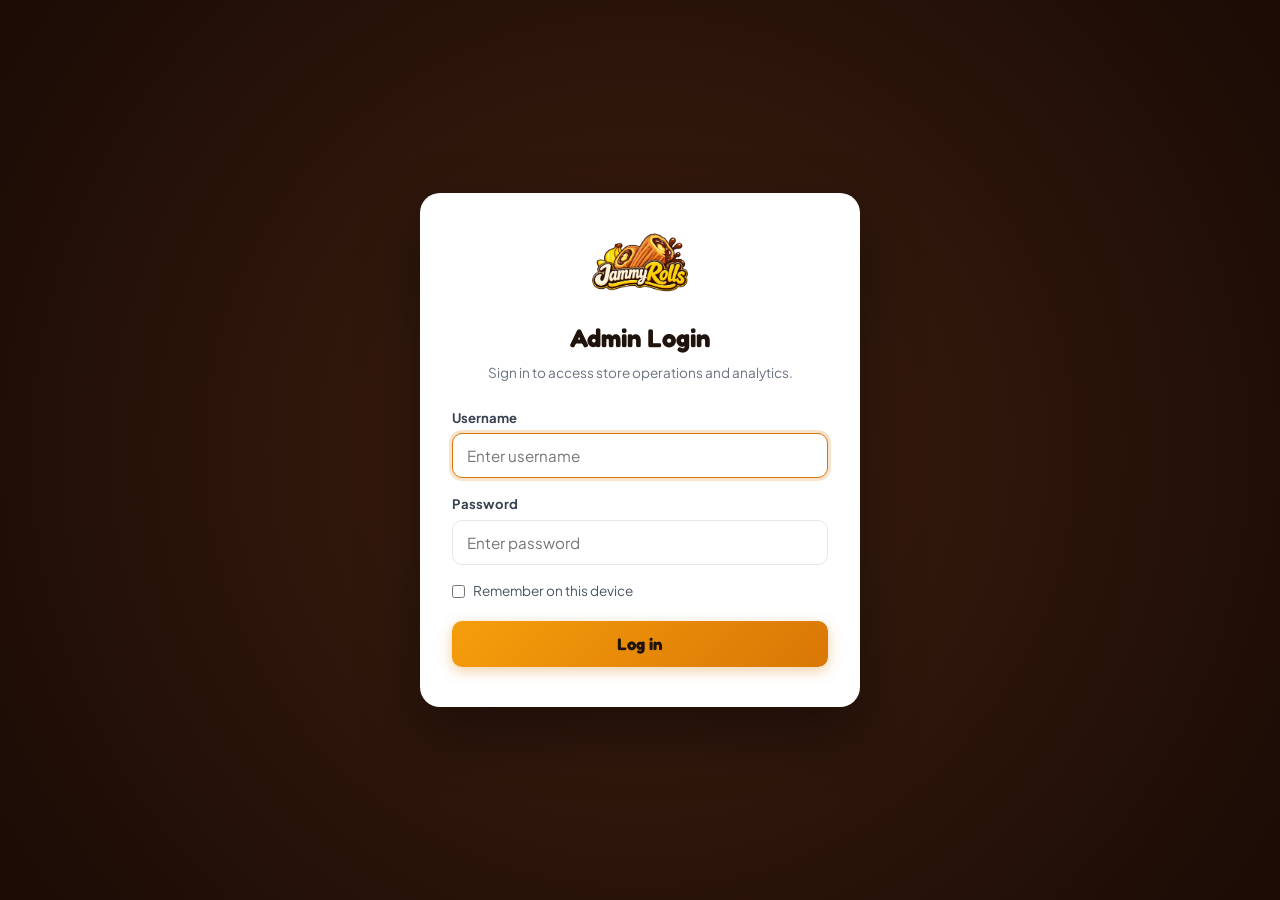
==== admin/index.html @ af12d46e "Add files via upload" ====
<!DOCTYPE html>
<html lang="en">
<head>
  <meta charset="UTF-8">
  <meta name="viewport" content="width=device-width, initial-scale=1.0">
  <title>JammyRolls — Operations Hub & Store Management</title>

  <!-- Favicon -->
  <link rel="icon" type="image/png" href="../assets/images/jammyrolls-logo.png">

  <!-- Chart.js for Visual Trends -->
  <script src="https://cdn.jsdelivr.net/npm/chart.js"></script>

  <!-- Stylesheet -->
  <link rel="stylesheet" href="../assets/css/admin.css">
  <!-- Instant auth gate: prevents login screen flash when already authenticated -->
  <script>
    (function() {
      var isAuth = sessionStorage.getItem("jammyrolls_admin_session") === "active" ||
                   localStorage.getItem("jammyrolls_admin_remembered") === "active";
      document.documentElement.setAttribute("data-admin-auth", isAuth ? "yes" : "no");
    })();
  </script>
  <style>
    html[data-admin-auth="no"] #admin-login-screen { display: flex; }
    html[data-admin-auth="no"] #admin-dashboard-app { display: none; }
    html[data-admin-auth="yes"] #admin-login-screen { display: none; }
    html[data-admin-auth="yes"] #admin-dashboard-app { display: flex; }
  </style>
</head>
<body>
  <!-- ==========================================================================
       1. AUTHENTICATION LOGIN GATE
       ========================================================================== -->
  <div id="admin-login-screen">
    <div class="login-auth-card">
      <img src="../assets/images/jammyrolls-logo.png" alt="JammyRolls Logo" class="login-brand-logo">
      <h2 class="login-title">Admin Login</h2>
      <p class="login-desc">
        Sign in to access store operations and analytics.
      </p>

      <div class="login-error-badge" id="admin-login-error"></div>

      <form id="admin-login-form">
        <div class="login-input-group">
          <label class="login-input-label">Username</label>
          <input type="text" id="login-username" class="login-input-field" placeholder="Enter username" required autofocus>
        </div>

        <div class="login-input-group">
          <label class="login-input-label">Password</label>
          <input type="password" id="login-password" class="login-input-field" placeholder="Enter password" required>
        </div>

        <div style="display: flex; align-items: center; justify-content: space-between; margin-bottom: 20px; font-size: 0.85rem; color: #4B5563;">
          <label style="display: flex; align-items: center; gap: 8px; cursor: pointer;">
            <input type="checkbox" id="login-remember">
            <span>Remember on this device</span>
          </label>
        </div>

        <button type="submit" class="btn-login-submit">
          Log in
        </button>
      </form>
    </div>
  </div>

  <!-- ==========================================================================
       2. AUTHENTICATED DASHBOARD APPLICATION
       ========================================================================== -->
  <div id="admin-dashboard-app" style="display: none; width: 100%; min-height: 100vh;">
    <!-- Sidebar -->
    <aside class="admin-sidebar">
      <div class="sidebar-header">
        <img src="../assets/images/jammyrolls-logo.png" alt="JammyRolls Logo" class="sidebar-logo">
        <div>
          <div class="sidebar-brand-name">JammyRolls</div>
          <div class="sidebar-brand-sub">Operations Hub</div>
        </div>
      </div>

      <nav class="sidebar-nav">
        <button class="nav-item-btn active" data-section="analytics">
          <span>📊</span>
          <span>Analytics</span>
        </button>

        <button class="nav-item-btn" data-section="orders">
          <span>🍳</span>
          <span>Orders</span>
          <span class="nav-badge-pill" id="sidebar-pending-badge" style="display: none;">0</span>
        </button>

        <button class="nav-item-btn" data-section="inventory">
          <span>📦</span>
          <span>Stock & Price</span>
        </button>

        <button class="nav-item-btn" data-section="reviews">
          <span>💬</span>
          <span>Reviews</span>
          <span class="nav-badge-pill" id="sidebar-reviews-badge" style="display: none;">0</span>
        </button>

        <button class="nav-item-btn" data-section="gallery">
          <span>📸</span>
          <span>Photos</span>
          <span class="nav-badge-pill" id="sidebar-photos-badge" style="display: none;">0</span>
        </button>

        <button class="nav-item-btn" data-section="founders">
          <span>👥</span>
          <span>Team</span>
        </button>
      </nav>

      <div class="sidebar-footer">
        <div class="sidebar-status-pill">
          <span class="status-dot-pulse"></span>
          <span>Store Open</span>
        </div>
        <button class="btn-status-act btn-trigger-logout" style="width: 100%; margin-top: 14px; background: rgba(255,255,255,0.08); color: #FCA5A5; border-color: rgba(239,68,68,0.3);">
          🚪 Sign Out
        </button>
      </div>
    </aside>

    <!-- Main Content Area -->
    <main class="admin-main">
      <!-- Topbar -->
      <header class="admin-topbar">
        <div class="topbar-title-wrap">
          <h1>Store Operations Hub</h1>
          <p class="topbar-subtitle">
            Logged in as <strong id="topbar-user-name" style="color: #D97706;">Store Admin</strong> • Today's store overview
          </p>
        </div>

        <div class="topbar-actions">
          <!-- Live Clock -->
          <div style="background: #FFF; border: 1px solid var(--admin-border); padding: 8px 14px; border-radius: 8px; font-weight: 700; font-size: 0.85rem; color: #1F130B;" id="admin-live-clock">
            --:--:--
          </div>

          <!-- Kitchen Chime Toggle -->
          <button class="btn-sound-toggle" id="btn-toggle-sound">
            <span>🔔</span>
            <span>Sound Alert: ON</span>
          </button>

          <!-- Topbar Sign Out -->
          <button class="btn-status-act btn-trigger-logout" style="color: var(--color-danger); border-color: #FCA5A5; padding: 8px 16px;">
            Sign Out
          </button>
        </div>
      </header>

      <!-- SECTION 1: ANALYTICS OVERVIEW -->
      <section class="admin-section" id="section-analytics">
        <div class="metrics-grid">
          <div class="metric-card">
            <div class="metric-header">
              <span class="metric-label">Total Revenue</span>
              <div class="metric-icon-wrap metric-icon-gold">💰</div>
            </div>
            <div class="metric-val" id="kpi-total-revenue">₱0</div>
            <div class="metric-trend trend-up">
              <span>●</span> Lifetime gross sales
            </div>
          </div>

          <div class="metric-card">
            <div class="metric-header">
              <span class="metric-label">Today's Sales</span>
              <div class="metric-icon-wrap metric-icon-green">🔥</div>
            </div>
            <div class="metric-val" id="kpi-today-revenue">₱0</div>
            <div class="metric-trend trend-up">
              <span>●</span> Today's orders
            </div>
          </div>

          <div class="metric-card">
            <div class="metric-header">
              <span class="metric-label">Active Kitchen Orders</span>
              <div class="metric-icon-wrap metric-icon-amber">🍳</div>
            </div>
            <div class="metric-val" id="kpi-active-orders">0</div>
            <div class="metric-trend trend-alert">
              <span>●</span> Pending & frying in kitchen
            </div>
          </div>

          <div class="metric-card">
            <div class="metric-header">
              <span class="metric-label">Average Order Value</span>
              <div class="metric-icon-wrap metric-icon-blue">📈</div>
            </div>
            <div class="metric-val" id="kpi-avg-order">₱0</div>
            <div class="metric-trend trend-up" id="kpi-stock-status-badge">
              Batch stock active
            </div>
          </div>
        </div>

        <!-- Charts Grid -->
        <div class="charts-grid">
          <div class="chart-card">
            <div class="chart-header">
              <h3 class="chart-title">Revenue Trend (Last 7 Days)</h3>
              <span style="font-size: 0.78rem; font-weight: 700; color: #D97706;">PHP Sales (₱)</span>
            </div>
            <div style="height: 260px; position: relative;">
              <canvas id="chart-sales-trend"></canvas>
            </div>
          </div>

          <div class="chart-card">
            <div class="chart-header">
              <h3 class="chart-title">Order Status Breakdown</h3>
              <span style="font-size: 0.78rem; font-weight: 700; color: #10B981;">Order Status</span>
            </div>
            <div style="height: 260px; position: relative;">
              <canvas id="chart-status-dist"></canvas>
            </div>
          </div>
        </div>
      </section>

      <!-- SECTION 2: LIVE KITCHEN ORDERS -->
      <section class="admin-section" id="section-orders" style="display: none;">
        <div class="panel-card">
          <div class="panel-header">
            <div>
              <h2 style="font-family: 'Fredoka', cursive; font-size: 1.4rem;">Live Orders</h2>
              <p style="font-size: 0.85rem; color: var(--admin-text-muted);">Orders placed by customers appear here</p>
            </div>

            <div class="filter-pills-row">
              <button class="filter-pill order-filter-pill active" data-status="all">All Orders</button>
              <button class="filter-pill order-filter-pill" data-status="Pending">Pending (New)</button>
              <button class="filter-pill order-filter-pill" data-status="Preparing">Preparing / Frying</button>
              <button class="filter-pill order-filter-pill" data-status="Ready">Ready / Out for Delivery</button>
              <button class="filter-pill order-filter-pill" data-status="Completed">Completed</button>
              <button class="filter-pill order-filter-pill" data-status="Cancelled">Cancelled</button>
            </div>
          </div>

          <div class="orders-table-wrapper">
            <table class="admin-table">
              <thead>
                <tr>
                  <th>Order ID & Time</th>
                  <th>Customer</th>
                  <th>Fulfillment</th>
                  <th>Rolls Ordered</th>
                  <th>Total</th>
                  <th>Status</th>
                  <th>Kitchen Action</th>
                </tr>
              </thead>
              <tbody id="orders-table-body">
                <!-- Rendered dynamically -->
              </tbody>
            </table>
          </div>
        </div>
      </section>

      <!-- SECTION 3: DAILY STOCK & PRICE (SINGLE PRODUCT AT 15 PESOS) -->
      <section class="admin-section" id="section-inventory" style="display: none;">
        <div class="panel-card" style="padding: 28px;">
          <div style="margin-bottom: 24px;">
            <h2 style="font-family: 'Fredoka', cursive; font-size: 1.5rem;">JammyRolls Stock & Price Management</h2>
            <p style="font-size: 0.88rem; color: var(--admin-text-muted);">
              Manage the total available fresh pieces of JammyRolls (Banana Churros Roll) and product pricing.
            </p>
          </div>

          <!-- Product Details & Status Card -->
          <div style="background: linear-gradient(135deg, #FFFDF8 0%, #FEF3C7 100%); border: 2px solid #FDE68A; border-radius: 16px; padding: 28px; margin-bottom: 30px; display: grid; grid-template-columns: 1fr 1.3fr; gap: 30px; align-items: center;">
            <div>
              <span class="badge badge-choco" style="margin-bottom: 8px;">Single Flagship Product</span>
              <h3 style="font-family: 'Fredoka', cursive; font-size: 1.8rem; color: #1F130B; margin-bottom: 6px;">
                JammyRolls (Banana Churros Roll)
              </h3>
              <p style="font-size: 0.88rem; color: var(--admin-text-muted); margin-bottom: 14px;">
                Crispy Golden Cinnamon Churro Crust • Sweet Ripe Saba Banana • Molten Chocolate Lava
              </p>

              <!-- Price Control -->
              <div style="background: #FFF; border: 1px solid var(--admin-border); border-radius: 10px; padding: 12px 16px; margin-bottom: 14px; display: flex; align-items: center; justify-content: space-between;">
                <div>
                  <span style="font-size: 0.78rem; font-weight: 700; text-transform: uppercase; color: var(--admin-text-muted);">Current Product Price:</span>
                  <div style="font-family: 'Fredoka', cursive; font-size: 1.5rem; color: #D97706; font-weight: 700;" id="display-product-price">
                    ₱15 / roll
                  </div>
                </div>
                <div style="display: flex; align-items: center; gap: 8px;">
                  <span style="font-size: 0.85rem; font-weight: 600;">Edit (₱):</span>
                  <input type="number" id="input-edit-price" value="15" min="1" style="width: 70px; padding: 6px 8px; border: 1px solid var(--admin-border); border-radius: 6px; font-weight: 700;">
                  <button class="btn-status-act" id="btn-save-price" style="background: #D97706; color: #FFF;">Save</button>
                </div>
              </div>

              <!-- Store Status Availability Toggle -->
              <div style="display: flex; align-items: center; gap: 10px;">
                <input type="checkbox" id="stock-availability-toggle" style="width: 20px; height: 20px; accent-color: #10B981; cursor: pointer;">
                <label for="stock-availability-toggle" id="stock-availability-label" style="font-weight: 700; font-size: 0.95rem; color: #1F130B; cursor: pointer;">
                  Store Status: Open & Frying Fresh Batches
                </label>
              </div>
            </div>

            <!-- Stock Count & Adjustments -->
            <div style="background: #FFF; border-radius: 14px; padding: 22px; border: 1px solid #E5E7EB; box-shadow: var(--shadow-card);">
              <div style="font-size: 0.82rem; font-weight: 700; text-transform: uppercase; color: var(--admin-text-muted); margin-bottom: 4px;">
                Current Batch Available Today
              </div>
              <div style="display: flex; align-items: baseline; gap: 10px; margin-bottom: 16px;">
                <span style="font-family: 'Fredoka', cursive; font-size: 3rem; font-weight: 700; line-height: 1;" id="stock-current-display">150</span>
                <span style="font-size: 1rem; color: var(--admin-text-muted); font-weight: 600;">rolls remaining</span>
              </div>

              <!-- Quick Increment / Decrement Buttons -->
              <div style="font-size: 0.82rem; font-weight: 700; color: #4B5563; margin-bottom: 8px;">Quick Adjust Batch:</div>
              <div style="display: flex; gap: 6px; flex-wrap: wrap; margin-bottom: 16px;">
                <button class="btn-stock-adjust btn-batch-adjust" data-change="-20" style="width: auto; padding: 6px 12px;">-20</button>
                <button class="btn-stock-adjust btn-batch-adjust" data-change="-10" style="width: auto; padding: 6px 12px;">-10</button>
                <button class="btn-stock-adjust btn-batch-adjust" data-change="-5" style="width: auto; padding: 6px 12px;">-5</button>
                <button class="btn-stock-adjust btn-batch-adjust" data-change="5" style="width: auto; padding: 6px 12px;">+5</button>
                <button class="btn-stock-adjust btn-batch-adjust" data-change="10" style="width: auto; padding: 6px 12px;">+10</button>
                <button class="btn-stock-adjust btn-batch-adjust" data-change="20" style="width: auto; padding: 6px 12px;">+20</button>
                <button class="btn-stock-adjust btn-batch-adjust" data-change="50" style="width: auto; padding: 6px 12px;">+50 Fresh Batch</button>
              </div>

              <!-- Manual Stock Set Input -->
              <div style="display: flex; align-items: center; gap: 10px;">
                <span style="font-size: 0.85rem; font-weight: 600;">Set Exact Count:</span>
                <input type="number" id="stock-manual-input" style="width: 100px; padding: 8px 12px; border: 1px solid var(--admin-border); border-radius: 8px; font-weight: 700; font-size: 1rem;" min="0">
                <button class="btn-status-act" id="btn-save-manual-stock" style="background: #1F130B; color: #FFF; padding: 8px 16px;">
                  Update Stock
                </button>
              </div>
            </div>
          </div>
        </div>
      </section>

      <!-- SECTION 4: FOUNDERS & TEAM -->
      <section class="admin-section" id="section-founders" style="display: none;">
        <div class="panel-card">
          <div class="panel-header">
            <div>
              <h2 style="font-family: 'Fredoka', cursive; font-size: 1.4rem;">JammyRolls Founders & Leadership</h2>
              <p style="font-size: 0.85rem; color: var(--admin-text-muted);">The passionate team behind JammyRolls</p>
            </div>
          </div>
          <div class="admin-founders-grid" id="admin-founders-list">
            <!-- Jamaica A. Reyes, Lara S. Nieles, Glaisa M. Cabactulan, Prince Ligero -->
          </div>
        </div>
      </section>
    
    

  <!-- Mobile Bottom Navigation Bar (shown on mobile only) -->
  <nav class="admin-bottom-nav" id="admin-bottom-nav" >
    <div class="admin-bottom-nav-inner">
      <button class="admin-bnav-btn active" data-section="analytics">
        <span class="bnav-icon">📊</span>
        <span>Analytics</span>
      </button>
      <button class="admin-bnav-btn" data-section="orders">
        <span class="bnav-icon">🍳</span>
        <span>Orders</span>
        <span class="admin-bnav-badge" id="bnav-pending-badge" >0</span>
      </button>
      <button class="admin-bnav-btn" data-section="inventory">
        <span class="bnav-icon">📦</span>
        <span>Stock</span>
      </button>
      <button class="admin-bnav-btn" data-section="reviews">
        <span class="bnav-icon">💬</span>
        <span>Reviews</span>
        <span class="admin-bnav-badge" id="bnav-reviews-badge" style="display: none;">0</span>
      </button>
      <button class="admin-bnav-btn" data-section="gallery">
        <span class="bnav-icon">📸</span>
        <span>Photos</span>
        <span class="admin-bnav-badge" id="bnav-photos-badge" style="display: none;">0</span>
      </button>
      <button class="admin-bnav-btn" data-section="founders">
        <span class="bnav-icon">👥</span>
        <span>Team</span>
      </button>
      <button class="admin-bnav-btn btn-trigger-logout" data-section="logout">
        <span class="bnav-icon">🚪</span>
        <span>Sign Out</span>
      </button>
    </div>
  </nav>
      <!-- SECTION 5: CUSTOMER REVIEWS & FEEDBACK -->
      <section class="admin-section" id="section-reviews" style="display: none;">
        <div class="admin-section-header">
          <div>
            <h2 class="admin-section-title">Customer Reviews & Feedback</h2>
            <p class="admin-section-sub">Live customer feedback submitted from the online storefront</p>
          </div>
        </div>

        <div class="metrics-grid" style="grid-template-columns: repeat(auto-fit, minmax(200px, 1fr)); margin-bottom: 24px;">
          <div class="metric-card">
            <div class="metric-header">
              <span class="metric-label">Average Rating</span>
              <div class="metric-icon-wrap" style="background: #FEF3C7; color: #D97706;">⭐</div>
            </div>
            <div class="metric-val" id="kpi-reviews-avg">0.0</div>
            <div class="metric-sub" id="kpi-reviews-stars">No reviews yet</div>
          </div>

          <div class="metric-card">
            <div class="metric-header">
              <span class="metric-label">Total Reviews</span>
              <div class="metric-icon-wrap" style="background: #E0E7FF; color: #4F46E5;">💬</div>
            </div>
            <div class="metric-val" id="kpi-reviews-total">0</div>
            <div class="metric-sub">Customer submissions</div>
          </div>

          <div class="metric-card">
            <div class="metric-header">
              <span class="metric-label">5-Star Feedback</span>
              <div class="metric-icon-wrap" style="background: #ECFDF5; color: #059669;">✨</div>
            </div>
            <div class="metric-val" id="kpi-reviews-fivestar">0</div>
            <div class="metric-sub" id="kpi-reviews-fivestar-pct">0% of reviews</div>
          </div>
        </div>

        <!-- Feedback Log Table -->
        <div class="admin-card">
          <div class="admin-card-header" style="display: flex; justify-content: space-between; align-items: center; flex-wrap: wrap; gap: 12px;">
            <h3 style="font-family: 'Fredoka', cursive; font-size: 1.15rem;">Customer Feedback Log</h3>
            <div class="filter-pills-row order-filter-pills" id="review-filter-pills">
              <button class="filter-pill order-filter-pill active" data-rating="all">All</button>
              <button class="filter-pill order-filter-pill" data-rating="5">5 <span class="star-icon">★</span></button>
              <button class="filter-pill order-filter-pill" data-rating="4">4 <span class="star-icon">★</span></button>
              <button class="filter-pill order-filter-pill" data-rating="3">3 <span class="star-icon">★</span></button>
              <button class="filter-pill order-filter-pill" data-rating="2">2 <span class="star-icon">★</span></button>
              <button class="filter-pill order-filter-pill" data-rating="1">1 <span class="star-icon">★</span></button>
            </div>
          </div>

          <div class="table-responsive">
            <table class="admin-table">
              <thead>
                <tr>
                  <th style="width: 140px;">Date & Time</th>
                  <th style="width: 180px;">Customer</th>
                  <th style="width: 130px;">Rating</th>
                  <th>Feedback Comment</th>
                  <th style="width: 100px; text-align: right;">Action</th>
                </tr>
              </thead>
              <tbody id="reviews-table-body">
                <!-- Rendered dynamically -->
              </tbody>
            </table>
          </div>
        </div>
      </section>

      <!-- SECTION 6: CUSTOMER PHOTOS & WALL OF SMILES -->
      <section class="admin-section" id="section-gallery" style="display: none;">
        <div class="admin-section-header" style="display: flex; justify-content: space-between; align-items: center; flex-wrap: wrap; gap: 14px;">
          <div>
            <h2 class="admin-section-title">Customer Photos & Wall of Smiles</h2>
            <p class="admin-section-sub">Manage real customer moments stored live in Firebase Realtime Database</p>
          </div>
          <div>
            <a href="../customers.html" target="_blank" class="btn-status-act" style="background: #FFF; color: #1F130B; text-decoration: none; padding: 8px 16px; font-weight: 700; border: 1px solid var(--admin-border); border-radius: 8px; display: inline-flex; align-items: center; gap: 6px; box-shadow: 0 1px 3px rgba(0,0,0,0.05);">
              <span>🌐</span> <span>View Live Customer Gallery</span> ↗
            </a>
          </div>
        </div>

        <div class="metrics-grid" style="grid-template-columns: repeat(auto-fit, minmax(220px, 1fr)); margin-bottom: 24px;">
          <div class="metric-card">
            <div class="metric-header">
              <span class="metric-label">Total Gallery Photos</span>
              <div class="metric-icon-wrap" style="background: #E0E7FF; color: #4F46E5;">📸</div>
            </div>
            <div class="metric-val" id="kpi-photos-total">0</div>
            <div class="metric-sub" id="kpi-photos-total-sub">Stored in Firebase RTDB</div>
          </div>

          <div class="metric-card">
            <div class="metric-header">
              <span class="metric-label">Featured on Home</span>
              <div class="metric-icon-wrap" style="background: #FEF3C7; color: #D97706;">⭐</div>
            </div>
            <div class="metric-val" id="kpi-photos-featured">0</div>
            <div class="metric-sub">Highlighted on storefront</div>
          </div>

          <div class="metric-card">
            <div class="metric-header">
              <span class="metric-label">Database Status</span>
              <div class="metric-icon-wrap" style="background: #ECFDF5; color: #059669;">⚡</div>
            </div>
            <div class="metric-val" style="font-size: 1.35rem; color: #059669; display: flex; align-items: center; gap: 8px;">
              <span style="display: inline-block; width: 10px; height: 10px; background: #10B981; border-radius: 50%; box-shadow: 0 0 8px #10B981;"></span>
              <span>Live Cloud Sync</span>
            </div>
            <div class="metric-sub">Firebase Realtime Database</div>
          </div>
        </div>

        <!-- Add Customer Photo Form Card -->
        <div class="admin-card" style="margin-bottom: 28px;">
          <div class="admin-card-header" style="border-bottom: 1px solid var(--admin-border); padding-bottom: 14px; margin-bottom: 18px;">
            <h3 style="font-family: 'Fredoka', cursive; font-size: 1.25rem; color: #1F130B; margin-bottom: 4px;">Add New Customer Photo</h3>
            <p style="font-size: 0.84rem; color: var(--admin-text-muted); margin: 0;">
              Upload a photo from your computer or phone, or paste an image URL. Photos are saved directly into Firebase Realtime Database.
            </p>
          </div>
          
          <form id="admin-add-photo-form" style="padding: 4px 0;">
            <div style="display: grid; grid-template-columns: repeat(auto-fit, minmax(280px, 1fr)); gap: 16px; margin-bottom: 16px;">
              <!-- Upload local file -->
              <div class="photo-input-tile">
                <label class="login-input-label" style="display: flex; align-items: center; gap: 6px; margin-bottom: 4px;">
                  <span>📁</span> <strong>Upload Local Photo</strong>
                </label>
                <div style="font-size: 0.78rem; color: var(--admin-text-muted); margin-bottom: 10px;">
                  Automatic client compression keeps Firebase sync fast & lean.
                </div>
                <input type="file" id="new-photo-file" accept="image/*" class="photo-file-input">
              </div>

              <!-- Or Paste Image URL -->
              <div class="photo-input-tile">
                <label class="login-input-label" style="display: flex; align-items: center; gap: 6px; margin-bottom: 4px;">
                  <span>🔗</span> <strong>Or Paste Image Web URL</strong>
                </label>
                <div style="font-size: 0.78rem; color: var(--admin-text-muted); margin-bottom: 10px;">
                  Paste a direct link to any hosted photo (https://...).
                </div>
                <input type="text" id="new-photo-url" class="login-input" placeholder="https://images.unsplash.com/photo-..." style="background: #FFF;">
              </div>
            </div>

            <!-- Live Image Preview Card -->
            <div id="admin-photo-preview-container" style="display: none; margin-bottom: 18px;">
              <div class="photo-preview-card">
                <div class="photo-preview-img-wrap">
                  <img id="admin-photo-preview-img" src="" alt="Selected Preview">
                </div>
                <div class="photo-preview-info">
                  <div style="font-weight: 700; color: #1F130B; font-size: 0.92rem;" id="photo-preview-title">Photo Ready</div>
                  <div style="font-size: 0.78rem; color: var(--admin-text-muted); margin-top: 2px;" id="photo-preview-meta">Image selected</div>
                  <button type="button" class="btn-status-act" id="btn-clear-photo-preview" style="margin-top: 8px; padding: 4px 12px; font-size: 0.78rem; color: #DC2626; border-color: #FCA5A5; background: #FFF;">
                    ✕ Clear & Choose Another
                  </button>
                </div>
              </div>
            </div>

            <!-- Photo Caption -->
            <div class="login-input-group" style="margin-bottom: 18px;">
              <label class="login-input-label" for="new-photo-caption">Photo Caption *</label>
              <input type="text" id="new-photo-caption" class="login-input" placeholder="e.g. Fresh JammyRolls merienda shared with awesome friends ✨" required>
            </div>

            <!-- Submit Row -->
            <div style="display: flex; justify-content: space-between; align-items: center; flex-wrap: wrap; gap: 14px; padding-top: 14px; border-top: 1px solid var(--admin-border);">
              <label style="display: flex; align-items: center; gap: 8px; font-size: 0.88rem; cursor: pointer;">
                <input type="checkbox" id="new-photo-featured" checked style="width: 18px; height: 18px; accent-color: #D97706; cursor: pointer;">
                <span style="font-weight: 600; color: #1F130B;">Feature on Homepage (Wall of Smiles)</span>
              </label>

              <button type="submit" class="btn-login-submit" id="btn-submit-photo" style="width: auto; padding: 12px 28px; font-size: 0.95rem;">
                <span>Save to Firebase Gallery</span>
                <span>☁️</span>
              </button>
            </div>
          </form>
        </div>

        <!-- Customer Photos Grid Card -->
        <div class="admin-card">
          <div class="admin-card-header" style="display: flex; justify-content: space-between; align-items: center; flex-wrap: wrap; gap: 12px; border-bottom: 1px solid var(--admin-border); padding-bottom: 14px;">
            <div>
              <h3 style="font-family: 'Fredoka', cursive; font-size: 1.25rem;">Live Customer Photos</h3>
              <span style="font-size: 0.82rem; color: var(--admin-text-muted);" id="admin-photos-count-label">0 photos in Firebase</span>
            </div>

            <div style="display: flex; gap: 10px; align-items: center; flex-wrap: wrap;">
              <div class="filter-pills-row" id="photo-filter-pills">
                <button class="filter-pill photo-filter-pill active" data-filter="all">All Photos</button>
                <button class="filter-pill photo-filter-pill" data-filter="featured">⭐ Featured Only</button>
                <button class="filter-pill photo-filter-pill" data-filter="unfeatured">☆ Hidden</button>
              </div>
              <input type="text" id="admin-photos-search" placeholder="Search caption..." style="padding: 6px 14px; border: 1px solid var(--admin-border); border-radius: 9999px; font-size: 0.82rem; min-width: 160px; outline: none;">
            </div>
          </div>

          <div class="admin-photos-grid" id="admin-photos-list" style="margin-top: 18px;">
            <!-- Rendered dynamically from Firebase RTDB -->
          </div>
        </div>
      </section>

    </main>
  </div>

  <!-- ==========================================================================
       3. LOGOUT CONFIRMATION MODAL
       ========================================================================== -->
  <div class="admin-modal-backdrop" id="admin-logout-modal">
    <div class="logout-confirm-card">
      <div class="logout-icon-wrap">🚪</div>
      <h3 style="font-family: 'Fredoka', cursive; font-size: 1.35rem; margin-bottom: 8px;">Confirm Sign Out</h3>
      <p style="font-size: 0.9rem; color: var(--admin-text-muted); margin-bottom: 24px; line-height: 1.5;">
        Are you sure you want to log out of the JammyRolls Operations Hub?
      </p>
      <div style="display: flex; gap: 12px; justify-content: center;">
        <button class="btn-status-act" id="btn-cancel-logout" style="padding: 10px 20px; font-size: 0.92rem;">
          Cancel
        </button>
        <button class="btn-login-submit" id="btn-confirm-logout" style="width: auto; padding: 10px 24px; font-size: 0.95rem; background: linear-gradient(135deg, #EF4444 0%, #DC2626 100%); color: #FFF; box-shadow: none;">
          Yes, Sign Out
        </button>
      </div>
    </div>
  </div>

  <!-- Order Receipt Modal -->
  <div class="admin-modal-backdrop" id="admin-order-modal">
    <div class="admin-modal">
      <div class="admin-modal-header receipt-no-print">
        <h3 style="font-family: 'Fredoka', cursive;">Order Receipt</h3>
        <button class="btn-status-act" id="btn-close-order-modal">✕</button>
      </div>
      <div class="admin-modal-body" id="admin-order-modal-body">
        <!-- Rendered dynamically -->
      </div>
    </div>
  </div>

  <!-- Admin Photo Lightbox Modal -->
  <div class="admin-modal-backdrop" id="admin-photo-lightbox-modal">
    <div class="admin-modal" style="max-width: 680px; padding: 0; overflow: hidden; border-radius: 16px;">
      <div style="position: relative; background: #000; display: flex; align-items: center; justify-content: center; min-height: 280px; max-height: 520px; overflow: hidden;">
        <button class="btn-status-act" id="btn-close-photo-lightbox" style="position: absolute; top: 12px; right: 12px; z-index: 10; background: rgba(0,0,0,0.65); color: #FFF; border: none; font-size: 1.1rem; width: 36px; height: 36px; border-radius: 50%; display: flex; align-items: center; justify-content: center; cursor: pointer;">✕</button>
        <img id="admin-lightbox-img" src="" alt="Customer Photo" style="max-width: 100%; max-height: 520px; object-fit: contain; display: block;">
      </div>
      <div style="padding: 16px 22px; background: #FFF; display: flex; justify-content: space-between; align-items: center; gap: 14px; flex-wrap: wrap;">
        <div style="flex: 1; min-width: 200px;">
          <p id="admin-lightbox-caption" style="font-size: 0.95rem; font-weight: 700; color: #1F130B; margin: 0; line-height: 1.4;"></p>
          <span id="admin-lightbox-date" style="font-size: 0.78rem; color: var(--admin-text-muted);"></span>
        </div>
        <span id="admin-lightbox-badge" class="badge badge-yellow">⭐ Featured on Home</span>
      </div>
    </div>
  </div>

  <span id="kpi-total-orders" style="display: none;">0</span>

  <!-- Admin Controller -->
  <script type="module" src="../assets/js/admin.js"></script>
</body>
</html>
---- assets/css/admin.css ----
/* ==========================================================================
   JammyRolls — Admin Portal, Analytics & Stock Management CSS
   ========================================================================== */

@import url('https://fonts.googleapis.com/css2?family=Fredoka:wght@400;500;600;700&family=Plus+Jakarta+Sans:wght@300;400;500;600;700;800&display=swap');

:root {
  --admin-bg: #F4F6F9;
  --admin-sidebar-bg: #1F130B;
  --admin-card-bg: #FFFFFF;
  --admin-border: #E5E7EB;
  --admin-primary: #D97706;
  --admin-primary-hover: #B45309;
  --admin-text-main: #111827;
  --admin-text-muted: #6B7280;
  
  --color-success: #10B981;
  --color-warning: #F59E0B;
  --color-danger: #EF4444;
  --color-info: #3B82F6;
  
  --shadow-card: 0 4px 12px rgba(0, 0, 0, 0.04), 0 1px 3px rgba(0, 0, 0, 0.02);
  --shadow-card-hover: 0 10px 25px rgba(0, 0, 0, 0.08);
}

* {
  box-sizing: border-box;
  margin: 0;
  padding: 0;
}

body {
  font-family: 'Plus Jakarta Sans', sans-serif;
  background-color: var(--admin-bg);
  color: var(--admin-text-main);
  line-height: 1.5;
  display: flex;
  min-height: 100vh;
}

/* ==========================================================================
   Admin Layout Structure
   ========================================================================== */
.admin-sidebar {
  width: 270px;
  background: linear-gradient(180deg, #241208 0%, #170A04 100%);
  color: #FFF;
  display: flex;
  flex-direction: column;
  position: fixed;
  top: 0;
  left: 0;
  bottom: 0;
  z-index: 100;
  border-right: 1px solid rgba(255, 255, 255, 0.08);
}

.sidebar-header {
  padding: 24px 20px;
  border-bottom: 1px solid rgba(255, 255, 255, 0.08);
  display: flex;
  align-items: center;
  gap: 12px;
}

.sidebar-logo {
  height: 44px;
  width: auto;
}

.sidebar-brand-name {
  font-family: 'Fredoka', cursive;
  font-size: 1.3rem;
  color: #FBBF24;
  line-height: 1.1;
}

.sidebar-brand-sub {
  font-size: 0.72rem;
  text-transform: uppercase;
  color: #D1D5DB;
  letter-spacing: 0.05em;
}

.sidebar-nav {
  padding: 20px 14px;
  flex: 1;
  display: flex;
  flex-direction: column;
  gap: 6px;
  overflow-y: auto;
}

.nav-item-btn {
  display: flex;
  align-items: center;
  gap: 12px;
  padding: 12px 16px;
  border-radius: 10px;
  color: #E5E7EB;
  background: transparent;
  border: none;
  font-size: 0.95rem;
  font-weight: 600;
  font-family: 'Plus Jakarta Sans', sans-serif;
  cursor: pointer;
  transition: all 0.2s ease;
  width: 100%;
  text-align: left;
}

.nav-item-btn:hover {
  background-color: rgba(255, 255, 255, 0.08);
  color: #FFF;
}

.nav-item-btn.active {
  background: linear-gradient(135deg, #F59E0B 0%, #D97706 100%);
  color: #1F130B;
  font-weight: 700;
  box-shadow: 0 4px 14px rgba(245, 158, 11, 0.35);
}

.nav-badge-pill {
  margin-left: auto;
  background-color: #EF4444;
  color: #FFF;
  font-size: 0.72rem;
  padding: 2px 7px;
  border-radius: 9999px;
  font-weight: 800;
}

.sidebar-footer {
  padding: 20px;
  border-top: 1px solid rgba(255, 255, 255, 0.08);
  background-color: rgba(0, 0, 0, 0.15);
}

.sidebar-status-pill {
  display: flex;
  align-items: center;
  gap: 8px;
  font-size: 0.8rem;
  color: #9CA3AF;
}

.status-dot-pulse {
  width: 8px;
  height: 8px;
  border-radius: 50%;
  background-color: #10B981;
  box-shadow: 0 0 8px #10B981;
}

/* ==========================================================================
   Admin Main Content
   ========================================================================== */
.admin-main {
  margin-left: 270px;
  flex: 1;
  padding: 30px 40px 60px;
  min-width: 0;
}

.admin-topbar {
  display: flex;
  align-items: center;
  justify-content: space-between;
  margin-bottom: 30px;
}

.topbar-title-wrap h1 {
  font-family: 'Fredoka', cursive;
  font-size: 1.9rem;
  color: #1F130B;
}

.topbar-subtitle {
  font-size: 0.88rem;
  color: var(--admin-text-muted);
}

.topbar-actions {
  display: flex;
  align-items: center;
  gap: 12px;
}

.btn-sound-toggle {
  display: flex;
  align-items: center;
  gap: 8px;
  background: #FFF;
  border: 1px solid var(--admin-border);
  padding: 8px 14px;
  border-radius: 8px;
  font-size: 0.85rem;
  font-weight: 600;
  cursor: pointer;
}

.btn-admin-action {
  background: linear-gradient(135deg, #F59E0B 0%, #D97706 100%);
  color: #1F130B;
  border: none;
  font-family: 'Fredoka', cursive;
  font-size: 0.95rem;
  font-weight: 600;
  padding: 9px 18px;
  border-radius: 8px;
  cursor: pointer;
  display: flex;
  align-items: center;
  gap: 8px;
  transition: all 0.2s ease;
}

.btn-admin-action:hover {
  transform: translateY(-2px);
  box-shadow: 0 4px 12px rgba(245, 158, 11, 0.35);
}

/* ==========================================================================
   Analytics KPI Metric Cards
   ========================================================================== */
.metrics-grid {
  display: grid;
  grid-template-columns: repeat(4, 1fr);
  gap: 20px;
  margin-bottom: 30px;
}

.metric-card {
  background: #FFF;
  border-radius: 16px;
  padding: 22px;
  border: 1px solid var(--admin-border);
  box-shadow: var(--shadow-card);
  position: relative;
  overflow: hidden;
  transition: transform 0.2s ease, box-shadow 0.2s ease;
}

.metric-card:hover {
  transform: translateY(-3px);
  box-shadow: var(--shadow-card-hover);
}

.metric-header {
  display: flex;
  align-items: center;
  justify-content: space-between;
  margin-bottom: 12px;
}

.metric-label {
  font-size: 0.82rem;
  font-weight: 700;
  text-transform: uppercase;
  color: var(--admin-text-muted);
  letter-spacing: 0.03em;
}

.metric-icon-wrap {
  width: 40px;
  height: 40px;
  border-radius: 10px;
  display: flex;
  align-items: center;
  justify-content: center;
  font-size: 1.25rem;
}

.metric-icon-gold { background: #FEF3C7; color: #D97706; }
.metric-icon-blue { background: #E0E7FF; color: #4338CA; }
.metric-icon-green { background: #ECFDF5; color: #059669; }
.metric-icon-amber { background: #FFEDD5; color: #C2410C; }

.metric-val {
  font-family: 'Fredoka', cursive;
  font-size: 2.1rem;
  font-weight: 700;
  color: #1F130B;
  line-height: 1.1;
  margin-bottom: 6px;
}

.metric-sub {
  font-size: 0.82rem;
  color: #78716C;
  line-height: 1.4;
}

.metric-sub span {
  vertical-align: middle;
}

.metric-trend {
  display: flex;
  align-items: center;
  gap: 6px;
  font-size: 0.8rem;
  font-weight: 600;
}

.trend-up { color: var(--color-success); }
.trend-alert { color: var(--color-warning); }

/* ==========================================================================
   Analytics Charts Section
   ========================================================================== */
.charts-grid {
  display: grid;
  grid-template-columns: 2fr 1fr;
  gap: 20px;
  margin-bottom: 35px;
}

.chart-card {
  background: #FFF;
  border-radius: 16px;
  padding: 24px;
  border: 1px solid var(--admin-border);
  box-shadow: var(--shadow-card);
}

.chart-header {
  display: flex;
  align-items: center;
  justify-content: space-between;
  margin-bottom: 20px;
}

.chart-title {
  font-family: 'Fredoka', cursive;
  font-size: 1.25rem;
  color: #1F130B;
}

/* ==========================================================================
   Realtime Orders Feed
   ========================================================================== */
.panel-card {
  background: #FFF;
  border-radius: 16px;
  border: 1px solid var(--admin-border);
  box-shadow: var(--shadow-card);
  margin-bottom: 35px;
  overflow: hidden;
}

.panel-header {
  padding: 20px 24px;
  border-bottom: 1px solid var(--admin-border);
  display: flex;
  align-items: center;
  justify-content: space-between;
  flex-wrap: wrap;
  gap: 16px;
}

.filter-pills-row,
.order-filter-pills {
  display: flex;
  gap: 8px;
  flex-wrap: wrap;
  align-items: center;
}

.filter-pill,
.order-filter-pill {
  display: inline-flex;
  align-items: center;
  justify-content: center;
  gap: 4px;
  padding: 6px 14px;
  border-radius: 9999px;
  font-size: 0.82rem;
  font-weight: 700;
  background: #F3F4F6;
  color: #4B5563;
  border: 1px solid transparent;
  cursor: pointer;
  transition: all 0.2s cubic-bezier(0.4, 0, 0.2, 1);
  white-space: nowrap;
  font-family: inherit;
}

.filter-pill:hover,
.order-filter-pill:hover {
  background: #E5E7EB;
  color: #1F130B;
}

.filter-pill.active,
.order-filter-pill.active {
  background: #1F130B;
  color: #FFF;
  border-color: #1F130B;
}

/* Star Rating Filter Pills */
#review-filter-pills .order-filter-pill,
#review-filter-pills .filter-pill {
  padding: 6px 13px;
  font-weight: 700;
}

#review-filter-pills .star-icon {
  color: #F59E0B;
  font-size: 0.95rem;
  line-height: 1;
  display: inline-block;
  transition: color 0.2s ease;
}

#review-filter-pills .order-filter-pill.active .star-icon,
#review-filter-pills .filter-pill.active .star-icon {
  color: #FBBF24;
}

/* Order Item Rows */
.orders-table-wrapper {
  overflow-x: auto;
}

.admin-table {
  width: 100%;
  border-collapse: collapse;
  text-align: left;
}

.admin-table th {
  background-color: #F9FAFB;
  padding: 14px 20px;
  font-size: 0.78rem;
  font-weight: 700;
  text-transform: uppercase;
  color: var(--admin-text-muted);
  letter-spacing: 0.04em;
  border-bottom: 1px solid var(--admin-border);
}

.admin-table td {
  padding: 16px 20px;
  border-bottom: 1px solid var(--admin-border);
  font-size: 0.9rem;
  vertical-align: middle;
}

.admin-table tr:hover td {
  background-color: #FDFBF7;
}

.order-id-badge {
  font-family: 'Fredoka', cursive;
  font-weight: 700;
  font-size: 0.95rem;
  color: #1F130B;
}

.order-customer-name {
  font-weight: 700;
  color: #111827;
}

.order-customer-phone {
  font-size: 0.78rem;
  color: var(--admin-text-muted);
}

.order-status-badge {
  display: inline-flex;
  align-items: center;
  gap: 5px;
  padding: 4px 10px;
  border-radius: 9999px;
  font-size: 0.76rem;
  font-weight: 800;
  text-transform: uppercase;
}

.badge-Pending { background: #FEF3C7; color: #B45309; }
.badge-Preparing { background: #E0E7FF; color: #4338CA; }
.badge-Ready { background: #ECFDF5; color: #047857; }
.badge-Completed { background: #D1FAE5; color: #065F46; }
.badge-Cancelled { background: #FEE2E2; color: #B91C1C; }

/* Status Action Buttons */
.order-action-btns {
  display: flex;
  gap: 6px;
}

.btn-status-act {
  padding: 6px 12px;
  border-radius: 6px;
  border: 1px solid var(--admin-border);
  background: #FFF;
  font-size: 0.78rem;
  font-weight: 700;
  cursor: pointer;
  transition: all 0.2s ease;
}

.btn-status-act:hover {
  background-color: #F3F4F6;
  border-color: #9CA3AF;
}

/* ==========================================================================
   Stock & Inventory Management
   ========================================================================== */
.stock-grid {
  display: grid;
  grid-template-columns: repeat(auto-fill, minmax(280px, 1fr));
  gap: 20px;
  padding: 24px;
}

.stock-card {
  border: 1px solid var(--admin-border);
  border-radius: 12px;
  padding: 18px;
  background: #FFF;
  box-shadow: 0 2px 6px rgba(0,0,0,0.03);
  display: flex;
  flex-direction: column;
}

.stock-card-top {
  display: flex;
  justify-content: space-between;
  align-items: flex-start;
  margin-bottom: 12px;
}

.stock-product-name {
  font-family: 'Fredoka', cursive;
  font-size: 1.15rem;
  color: #1F130B;
}

.stock-product-price {
  font-weight: 700;
  color: #D97706;
  font-size: 1.05rem;
}

.stock-control-row {
  display: flex;
  align-items: center;
  justify-content: space-between;
  gap: 10px;
  background: #F9FAFB;
  padding: 10px 14px;
  border-radius: 8px;
  margin: 14px 0;
}

.stock-display-val {
  font-family: 'Fredoka', cursive;
  font-size: 1.5rem;
  font-weight: 700;
  color: #1F130B;
}

.stock-btn-group {
  display: flex;
  gap: 6px;
}

.btn-stock-adjust {
  width: 32px;
  height: 32px;
  border: 1px solid #D1D5DB;
  background: #FFF;
  border-radius: 6px;
  font-weight: 800;
  font-size: 0.95rem;
  cursor: pointer;
  transition: all 0.15s ease;
}

.btn-stock-adjust:hover {
  background: #F59E0B;
  color: #1F130B;
  border-color: #F59E0B;
}

.stock-toggle-label {
  display: flex;
  align-items: center;
  gap: 8px;
  font-size: 0.85rem;
  font-weight: 600;
  cursor: pointer;
}

/* ==========================================================================
   Founders Profile in Admin
   ========================================================================== */
.admin-founders-grid {
  display: grid;
  grid-template-columns: repeat(4, 1fr);
  gap: 20px;
  padding: 24px;
}

.admin-founder-card {
  border: 1px solid var(--admin-border);
  border-radius: 12px;
  padding: 20px;
  text-align: center;
  background: #FAF8F5;
}

.admin-founder-avatar {
  width: 60px;
  height: 60px;
  border-radius: 50%;
  background: #241208;
  color: #FBBF24;
  display: flex;
  align-items: center;
  justify-content: center;
  margin: 0 auto 12px;
  font-family: 'Fredoka', cursive;
  font-size: 1.3rem;
  font-weight: 700;
}

/* ==========================================================================
   Admin Modals
   ========================================================================== */
.admin-modal-backdrop {
  position: fixed;
  top: 0;
  left: 0;
  right: 0;
  bottom: 0;
  background: rgba(0, 0, 0, 0.6);
  backdrop-filter: blur(4px);
  z-index: 1000;
  display: flex;
  align-items: center;
  justify-content: center;
  padding: 20px;
  opacity: 0;
  visibility: hidden;
  transition: all 0.25s ease;
}

.admin-modal-backdrop.active {
  opacity: 1;
  visibility: visible;
}

.admin-modal {
  background: #FFF;
  border-radius: 16px;
  max-width: 520px;
  width: 100%;
  max-height: 90vh;
  overflow-y: auto;
  box-shadow: 0 20px 40px rgba(0,0,0,0.2);
}

.admin-modal-header {
  padding: 20px 24px;
  border-bottom: 1px solid var(--admin-border);
  display: flex;
  align-items: center;
  justify-content: space-between;
}

.admin-modal-body {
  padding: 24px;
}

.admin-modal-footer {
  padding: 16px 24px;
  border-top: 1px solid var(--admin-border);
  background: #F9FAFB;
  display: flex;
  justify-content: flex-end;
  gap: 10px;
}

/* ==========================================================================
   Admin Authentication Gate Screen & Logout Confirmation
   ========================================================================== */
#admin-login-screen {
  position: fixed;
  top: 0;
  left: 0;
  right: 0;
  bottom: 0;
  background: radial-gradient(circle at center, #3E1F11 0%, #1A0B04 100%);
  display: none;
  align-items: center;
  justify-content: center;
  padding: 20px;
  z-index: 9999;
}

.login-auth-card {
  background: #FFF;
  border-radius: 20px;
  max-width: 440px;
  width: 100%;
  padding: 40px 32px;
  box-shadow: 0 25px 60px rgba(0, 0, 0, 0.4);
  text-align: center;
}

.login-brand-logo {
  height: 64px;
  width: auto;
  margin: 0 auto 16px;
}

.login-title {
  font-family: 'Fredoka', cursive;
  font-size: 1.6rem;
  color: #1F130B;
  margin-bottom: 6px;
}

.login-desc {
  font-size: 0.85rem;
  color: var(--admin-text-muted);
  margin-bottom: 24px;
  line-height: 1.5;
}

.login-input-group {
  text-align: left;
  margin-bottom: 16px;
}

.login-input-label {
  display: block;
  font-size: 0.82rem;
  font-weight: 700;
  color: #374151;
  margin-bottom: 6px;
}

.login-input-field {
  width: 100%;
  padding: 12px 14px;
  border: 1px solid var(--admin-border);
  border-radius: 10px;
  font-size: 0.95rem;
  font-family: 'Plus Jakarta Sans', sans-serif;
  transition: all 0.2s ease;
}

.login-input-field:focus {
  outline: none;
  border-color: #D97706;
  box-shadow: 0 0 0 3px rgba(217, 119, 6, 0.2);
}

.login-error-badge {
  background: #FEE2E2;
  color: #991B1B;
  padding: 10px 14px;
  border-radius: 8px;
  font-size: 0.82rem;
  font-weight: 600;
  margin-bottom: 16px;
  display: none;
}

.btn-login-submit {
  width: 100%;
  background: linear-gradient(135deg, #F59E0B 0%, #D97706 100%);
  color: #1F130B;
  border: none;
  padding: 13px;
  border-radius: 10px;
  font-family: 'Fredoka', cursive;
  font-size: 1.05rem;
  font-weight: 700;
  cursor: pointer;
  box-shadow: 0 4px 14px rgba(217, 119, 6, 0.35);
  transition: all 0.2s ease;
}

.btn-login-submit:hover {
  transform: translateY(-2px);
  box-shadow: 0 8px 20px rgba(217, 119, 6, 0.45);
}

/* Logout Modal */
.logout-confirm-card {
  background: #FFF;
  border-radius: 18px;
  padding: 30px;
  max-width: 400px;
  width: 100%;
  text-align: center;
  box-shadow: 0 20px 50px rgba(0,0,0,0.3);
}

.logout-icon-wrap {
  width: 60px;
  height: 60px;
  border-radius: 50%;
  background: #FEE2E2;
  color: #DC2626;
  font-size: 1.6rem;
  display: flex;
  align-items: center;
  justify-content: center;
  margin: 0 auto 16px;
}

/* ==========================================================================
   Mobile Bottom Navigation Bar
   ========================================================================== */
.admin-bottom-nav {
  display: none !important;
  position: fixed;
  bottom: 0;
  left: 0;
  right: 0;
  background: linear-gradient(180deg, #241208 0%, #170A04 100%);
  border-top: 1px solid rgba(255,255,255,0.1);
  z-index: 200;
  padding: 0;
  height: 64px;
}

.admin-bottom-nav-inner {
  display: flex;
  height: 100%;
}

.admin-bnav-btn {
  flex: 1;
  display: flex;
  flex-direction: column;
  align-items: center;
  justify-content: center;
  gap: 3px;
  border: none;
  background: transparent;
  color: #9CA3AF;
  cursor: pointer;
  font-size: 0.65rem;
  font-weight: 700;
  font-family: 'Plus Jakarta Sans', sans-serif;
  padding: 8px 4px;
  transition: all 0.2s ease;
  position: relative;
}

.admin-bnav-btn .bnav-icon {
  font-size: 1.3rem;
  line-height: 1;
}

.admin-bnav-btn.active {
  color: #FBBF24;
}

.admin-bnav-btn.active::after {
  content: '';
  position: absolute;
  top: 0;
  left: 20%;
  right: 20%;
  height: 2px;
  background: #FBBF24;
  border-radius: 0 0 2px 2px;
}

.admin-bnav-badge {
  position: absolute;
  top: 6px;
  right: calc(50% - 16px);
  background: #EF4444;
  color: #FFF;
  font-size: 0.6rem;
  font-weight: 800;
  padding: 1px 5px;
  border-radius: 9999px;
  min-width: 16px;
  text-align: center;
}

/* ==========================================================================
   Responsive Breakpoints
   ========================================================================== */
@media (max-width: 1024px) {
  .admin-sidebar {
    width: 80px;
  }
  .sidebar-brand-name, .sidebar-brand-sub, .sidebar-footer {
    display: none;
  }
  .nav-item-btn span:not(:first-child) {
    display: none;
  }
  .nav-item-btn {
    justify-content: center;
    padding: 14px 10px;
  }
  .admin-main {
    margin-left: 80px;
    padding: 20px;
  }
  .metrics-grid {
    grid-template-columns: repeat(2, 1fr);
  }
  .charts-grid {
    grid-template-columns: 1fr;
  }
  .admin-founders-grid {
    grid-template-columns: repeat(2, 1fr);
  }
  .topbar-title-wrap h1 {
    font-size: 1.5rem;
  }
}

@media (max-width: 768px) {
  body {
    display: block;
    padding-bottom: 64px;
  }
  .admin-sidebar {
    display: none !important;
  }
  .admin-bottom-nav {
    display: block !important;
  }
  .admin-main {
    margin-left: 0;
    padding: 16px;
  }
  .admin-topbar {
    flex-direction: column;
    align-items: flex-start;
    gap: 12px;
    margin-bottom: 20px;
  }
  .topbar-actions {
    width: 100%;
    overflow-x: auto;
    padding-bottom: 4px;
    flex-wrap: nowrap;
  }
  .topbar-title-wrap h1 {
    font-size: 1.4rem;
  }
  #admin-live-clock {
    font-size: 0.78rem;
    padding: 6px 10px;
    white-space: nowrap;
  }
  .metrics-grid {
    grid-template-columns: repeat(2, 1fr);
    gap: 12px;
  }
  .metric-card {
    padding: 16px;
  }
  .metric-val {
    font-size: 1.7rem;
  }
  .charts-grid {
    grid-template-columns: 1fr;
    gap: 16px;
  }
  .panel-header {
    flex-direction: column;
    align-items: flex-start;
  }
  .filter-pills-row,
  .order-filter-pills {
    overflow-x: auto;
    flex-wrap: nowrap;
    padding-bottom: 4px;
    width: 100%;
    -webkit-overflow-scrolling: touch;
  }
  .filter-pill,
  .order-filter-pill {
    white-space: nowrap;
    flex-shrink: 0;
  }
  /* Mobile: Orders table as cards */
  .orders-table-wrapper {
    overflow-x: visible;
  }
  .admin-table thead {
    display: none;
  }
  .admin-table tbody tr {
    display: block;
    border: 1px solid var(--admin-border);
    border-radius: 12px;
    margin-bottom: 12px;
    background: #FFF;
    box-shadow: var(--shadow-card);
    overflow: hidden;
  }
  .admin-table td {
    display: flex;
    align-items: flex-start;
    padding: 10px 16px;
    border-bottom: 1px solid #F3F4F6;
    font-size: 0.85rem;
    gap: 10px;
  }
  .admin-table td::before {
    content: attr(data-label);
    font-size: 0.72rem;
    font-weight: 800;
    text-transform: uppercase;
    color: var(--admin-text-muted);
    min-width: 90px;
    flex-shrink: 0;
    padding-top: 2px;
  }
  .admin-table td:last-child {
    border-bottom: none;
  }
  .order-action-btns {
    flex-wrap: wrap;
  }
  .admin-founders-grid {
    grid-template-columns: repeat(2, 1fr);
    gap: 12px;
    padding: 16px;
  }
  /* Stock section mobile */
  #section-inventory .panel-card > div[style*="grid-template-columns"] {
    grid-template-columns: 1fr !important;
  }
  /* Admin modal mobile */
  .admin-modal {
    max-width: 100%;
    border-radius: 20px 20px 0 0;
    max-height: 90vh;
  }
  .admin-modal-backdrop {
    align-items: flex-end;
    padding: 0;
  }
  .logout-confirm-card {
    border-radius: 20px 20px 0 0;
    padding: 24px 20px;
    max-width: 100%;
  }
}

@media (max-width: 480px) {
  .admin-main {
    padding: 12px;
  }
  .metrics-grid {
    grid-template-columns: 1fr 1fr;
    gap: 10px;
  }
  .metric-card {
    padding: 14px;
  }
  .metric-val {
    font-size: 1.5rem;
  }
  .metric-label {
    font-size: 0.72rem;
  }
  .metric-icon-wrap {
    width: 34px;
    height: 34px;
    font-size: 1rem;
  }
  .admin-founders-grid {
    grid-template-columns: 1fr 1fr;
    padding: 12px;
    gap: 10px;
  }
  .admin-founder-card {
    padding: 14px;
  }
  .admin-founder-avatar {
    width: 48px;
    height: 48px;
    font-size: 1rem;
  }
  .panel-card {
    border-radius: 12px;
  }
  .login-auth-card {
    padding: 24px 18px;
  }
  .login-title {
    font-size: 1.4rem;
  }
  .btn-status-act {
    padding: 8px 10px;
    font-size: 0.75rem;
  }
  /* Inventory section on small screens */
  #section-inventory .panel-card > div[style*="grid"] {
    display: block !important;
  }
  #section-inventory .panel-card > div > div:first-child,
  #section-inventory .panel-card > div > div:last-child {
    width: 100% !important;
    margin-bottom: 16px;
  }
}


/* ==========================================================================
   Order Receipt Component & Printable Styling
   ========================================================================== */
.receipt-container {
  background: #FFF;
  border-radius: 12px;
  padding: 24px;
  max-width: 440px;
  margin: 0 auto;
  border: 1px solid #E5E7EB;
  color: #1F2937;
  font-family: 'Quicksand', -apple-system, BlinkMacSystemFont, "Segoe UI", Roboto, sans-serif;
  line-height: 1.4;
}

.receipt-header {
  text-align: center;
  margin-bottom: 14px;
}

.receipt-logo-img {
  width: 72px;
  height: 72px;
  object-fit: contain;
  margin-bottom: 8px;
  border-radius: 50%;
  background: #FFF;
  padding: 4px;
  border: 2px solid #E5E7EB;
  display: block;
  margin-left: auto;
  margin-right: auto;
}

@media print {
  .receipt-logo-img {
    width: 60px !important;
    height: 60px !important;
    border: 1px solid #999 !important;
  }
}

.receipt-brand-name {
  font-family: 'Fredoka', cursive;
  font-size: 1.6rem;
  font-weight: 700;
  letter-spacing: 1.5px;
  color: #1F130B;
}

.receipt-brand-sub {
  font-size: 0.82rem;
  font-weight: 700;
  color: #D97706;
  text-transform: uppercase;
  letter-spacing: 0.5px;
  margin-bottom: 4px;
}

.receipt-store-info {
  font-size: 0.75rem;
  color: #6B7280;
  line-height: 1.3;
}

.receipt-divider-dashed {
  border-top: 1.5px dashed #D1D5DB;
  margin: 14px 0;
}

.receipt-divider-solid {
  border-top: 1.5px solid #E5E7EB;
  margin: 14px 0;
}

.receipt-meta-grid,
.receipt-customer-section {
  display: flex;
  flex-direction: column;
  gap: 6px;
  font-size: 0.85rem;
}

.receipt-meta-row {
  display: flex;
  justify-content: space-between;
  align-items: baseline;
  gap: 12px;
}

.receipt-meta-label {
  font-size: 0.75rem;
  font-weight: 700;
  color: #6B7280;
  text-transform: uppercase;
  letter-spacing: 0.5px;
  flex-shrink: 0;
}

.receipt-meta-val {
  font-size: 0.86rem;
  color: #111827;
  text-align: right;
  word-break: break-word;
}

.receipt-order-id {
  font-family: 'Fredoka', cursive;
  font-size: 1.15rem;
  font-weight: 700;
  color: #D97706;
}

.receipt-fulfillment-badge {
  display: inline-block;
  padding: 2px 8px;
  border-radius: 4px;
  font-size: 0.75rem;
  font-weight: 700;
}

.fulfillment-delivery {
  background: #EFF6FF;
  color: #1D4ED8;
}

.fulfillment-pickup {
  background: #ECFDF5;
  color: #047857;
}

.receipt-note-box {
  background: #FFFBEB;
  border-left: 3px solid #F59E0B;
  padding: 6px 10px;
  border-radius: 4px;
  font-size: 0.8rem;
  color: #92400E;
  margin-top: 4px;
}

.receipt-items-table {
  margin: 6px 0;
}

.receipt-items-header {
  display: flex;
  font-size: 0.72rem;
  font-weight: 700;
  color: #6B7280;
  letter-spacing: 0.5px;
  padding-bottom: 6px;
  border-bottom: 1px solid #E5E7EB;
  margin-bottom: 8px;
}

.receipt-item-row {
  display: flex;
  align-items: flex-start;
  font-size: 0.85rem;
  margin-bottom: 8px;
}

.receipt-item-name {
  font-weight: 700;
  color: #111827;
}

.receipt-item-meta {
  font-size: 0.75rem;
  color: #6B7280;
}

.receipt-item-qty {
  width: 50px;
  text-align: center;
  font-weight: 600;
  color: #4B5563;
}

.receipt-item-price {
  width: 70px;
  text-align: right;
  font-weight: 700;
  color: #111827;
}

.receipt-totals-section {
  display: flex;
  flex-direction: column;
  gap: 6px;
  font-size: 0.86rem;
}

.receipt-total-line {
  display: flex;
  justify-content: space-between;
  color: #4B5563;
}

.receipt-grand-total {
  font-size: 1.15rem;
  font-weight: 800;
  color: #111827;
  padding-top: 8px;
  border-top: 1px solid #E5E7EB;
}

.receipt-grand-total span:last-child {
  color: #D97706;
}

.receipt-footer {
  text-align: center;
  margin-top: 12px;
}

.receipt-barcode {
  font-family: monospace;
  font-size: 1.2rem;
  letter-spacing: 3px;
  color: #1F2937;
  margin-bottom: 6px;
  user-select: none;
}

.receipt-thankyou {
  font-family: 'Fredoka', cursive;
  font-size: 0.95rem;
  font-weight: 600;
  color: #1F130B;
  margin-bottom: 4px;
}

.receipt-footer-sub {
  font-size: 0.72rem;
  color: #9CA3AF;
  line-height: 1.4;
}

/* ==========================================================================
   Print-Specific Styles: ONLY Print the Receipt (No Background Page!)
   ========================================================================== */
@media print {
  /* Hide all top-level body elements except the modal */
  body > * {
    display: none !important;
    visibility: hidden !important;
  }

  body > #admin-order-modal {
    display: block !important;
    visibility: visible !important;
  }

  /* Hide close button and action buttons */
  .receipt-no-print,
  .admin-modal-header,
  #btn-close-order-modal {
    display: none !important;
    visibility: hidden !important;
  }

  /* Page setup: compact, clean margins */
  @page {
    size: auto;
    margin: 8mm 10mm;
  }

  html, body {
    background: #FFF !important;
    color: #000 !important;
    margin: 0 !important;
    padding: 0 !important;
    height: auto !important;
    min-height: auto !important;
    overflow: visible !important;
    font-size: 11pt !important;
  }

  /* Clean up modal overlay wrapper so it doesn't create extra pages */
  #admin-order-modal {
    position: static !important;
    width: 100% !important;
    height: auto !important;
    background: transparent !important;
    backdrop-filter: none !important;
    padding: 0 !important;
    margin: 0 !important;
    box-shadow: none !important;
    border: none !important;
  }

  #admin-order-modal .admin-modal {
    position: static !important;
    max-width: 440px !important;
    width: 100% !important;
    margin: 0 auto !important;
    padding: 0 !important;
    border: none !important;
    box-shadow: none !important;
    background: #FFF !important;
  }

  #admin-order-modal-body {
    padding: 0 !important;
  }

  .receipt-container {
    border: 1px solid #999 !important;
    border-radius: 0 !important;
    box-shadow: none !important;
    padding: 16px !important;
    max-width: 100% !important;
    page-break-inside: avoid !important;
    margin: 0 auto !important;
  }

  .receipt-divider-dashed {
    border-top: 1px dashed #555 !important;
  }

  .receipt-divider-solid {
    border-top: 1px solid #555 !important;
  }

  .receipt-barcode {
    color: #000 !important;
  }
}


/* ==========================================================================
   Admin Customer Photos & Wall of Smiles Management
   ========================================================================== */
.admin-photos-grid {
  display: grid;
  grid-template-columns: repeat(auto-fill, minmax(280px, 1fr));
  gap: 20px;
}

.admin-photo-card {
  background: #FFF;
  border-radius: 12px;
  border: 1px solid var(--admin-border);
  overflow: hidden;
  box-shadow: 0 2px 8px rgba(0,0,0,0.03);
  display: flex;
  flex-direction: column;
  transition: transform 0.2s ease, box-shadow 0.2s ease;
}

.admin-photo-card:hover {
  transform: translateY(-3px);
  box-shadow: 0 8px 20px rgba(0,0,0,0.06);
}

.admin-photo-thumb-wrap {
  position: relative;
  width: 100%;
  height: 180px;
  background: #1F130B;
  overflow: hidden;
}

.admin-photo-thumb {
  width: 100%;
  height: 100%;
  object-fit: cover;
  display: block;
}

.admin-photo-badge-featured {
  position: absolute;
  top: 10px;
  left: 10px;
  background: #F59E0B;
  color: #1F130B;
  font-size: 0.72rem;
  font-weight: 700;
  padding: 3px 8px;
  border-radius: 9999px;
  box-shadow: 0 2px 6px rgba(0,0,0,0.2);
}

.admin-photo-tag-pill {
  position: absolute;
  bottom: 10px;
  left: 10px;
  background: rgba(31, 19, 11, 0.8);
  color: #FFF;
  font-size: 0.72rem;
  font-weight: 600;
  padding: 3px 8px;
  border-radius: 6px;
}

.admin-photo-body {
  padding: 16px;
  display: flex;
  flex-direction: column;
  flex: 1;
}

.admin-photo-header {
  display: flex;
  justify-content: space-between;
  align-items: flex-start;
  margin-bottom: 6px;
}

.admin-photo-name {
  font-weight: 700;
  font-size: 0.95rem;
  color: #1F130B;
}

.admin-photo-location {
  font-size: 0.78rem;
  color: var(--admin-text-muted);
}

.admin-photo-stars {
  color: #F59E0B;
  font-size: 0.88rem;
  letter-spacing: 1px;
}

.admin-photo-caption {
  font-size: 0.84rem;
  color: #4B5563;
  line-height: 1.45;
  margin-top: 8px;
  flex: 1;
}

.admin-photo-actions {
  display: flex;
  gap: 8px;
  margin-top: 14px;
  padding-top: 10px;
  border-top: 1px solid var(--admin-border);
}

.btn-photo-action {
  flex: 1;
  padding: 6px 10px;
  border-radius: 6px;
  font-size: 0.78rem;
  font-weight: 600;
  cursor: pointer;
  display: inline-flex;
  align-items: center;
  justify-content: center;
  gap: 4px;
  transition: all 0.2s ease;
  border: 1px solid transparent;
}

.btn-photo-toggle-featured {
  background: #FEF3C7;
  color: #92400E;
  border-color: #FDE68A;
}

.btn-photo-toggle-featured:hover {
  background: #FDE68A;
}

.btn-photo-delete {
  background: #FEE2E2;
  color: #991B1B;
  border-color: #FECACA;
}

.btn-photo-delete:hover {
  background: #FECACA;
}

/* Enhanced Photo Upload & Preview in Admin */
.photo-input-tile {
  background: #FAF7F2;
  border: 1px dashed var(--admin-border);
  border-radius: 12px;
  padding: 16px;
  transition: border-color 0.2s ease, background 0.2s ease;
}

.photo-input-tile:focus-within,
.photo-input-tile:hover {
  border-color: #D97706;
  background: #FFFDF8;
}

.photo-file-input {
  width: 100%;
  font-size: 0.85rem;
  padding: 8px 0;
  cursor: pointer;
  color: #4B5563;
}

.photo-file-input::-webkit-file-upload-button {
  background: #1F130B;
  color: #FFF;
  border: none;
  padding: 6px 14px;
  border-radius: 6px;
  font-family: inherit;
  font-size: 0.82rem;
  font-weight: 600;
  cursor: pointer;
  margin-right: 10px;
  transition: background 0.2s ease;
}

.photo-file-input::-webkit-file-upload-button:hover {
  background: #D97706;
}

.photo-preview-card {
  display: flex;
  align-items: center;
  gap: 16px;
  background: #FFFDF8;
  border: 1px solid #FDE68A;
  border-radius: 12px;
  padding: 12px 16px;
}

.photo-preview-img-wrap {
  width: 90px;
  height: 90px;
  border-radius: 10px;
  overflow: hidden;
  border: 1px solid #FDE68A;
  background: #1F130B;
  flex-shrink: 0;
}

.photo-preview-img-wrap img {
  width: 100%;
  height: 100%;
  object-fit: cover;
  display: block;
}

.photo-preview-info {
  flex: 1;
}

.admin-photo-badge-hidden {
  position: absolute;
  top: 10px;
  left: 10px;
  background: rgba(31, 19, 11, 0.75);
  color: #D1D5DB;
  font-size: 0.72rem;
  font-weight: 600;
  padding: 3px 8px;
  border-radius: 9999px;
  backdrop-filter: blur(4px);
}

.admin-photo-thumb-wrap {
  position: relative;
  width: 100%;
  height: 180px;
  background: #1F130B;
  overflow: hidden;
  cursor: pointer;
}

.admin-photo-zoom-hint {
  position: absolute;
  bottom: 8px;
  right: 8px;
  background: rgba(0, 0, 0, 0.65);
  color: #FFF;
  font-size: 0.72rem;
  padding: 3px 8px;
  border-radius: 6px;
  opacity: 0;
  transition: opacity 0.2s ease;
  pointer-events: none;
}

.admin-photo-thumb-wrap:hover .admin-photo-zoom-hint {
  opacity: 1;
}

.admin-photo-thumb-wrap:hover .admin-photo-thumb {
  transform: scale(1.05);
}

.admin-photo-thumb {
  width: 100%;
  height: 100%;
  object-fit: cover;
  display: block;
  transition: transform 0.3s ease;
}

.admin-photo-date {
  font-size: 0.72rem;
  color: var(--admin-text-muted);
  margin-top: 4px;
}

.photo-filter-pill {
  background: #FFF;
  border: 1px solid var(--admin-border);
  border-radius: 9999px;
  padding: 5px 12px;
  font-size: 0.78rem;
  font-weight: 600;
  color: #4B5563;
  cursor: pointer;
  transition: all 0.2s ease;
}

.photo-filter-pill:hover {
  background: #F3F4F6;
  border-color: #D1D5DB;
}

.photo-filter-pill.active {
  background: #1F130B;
  color: #FBBF24;
  border-color: #1F130B;
}

@media (max-width: 640px) {
  .photo-preview-card {
    flex-direction: column;
    align-items: flex-start;
  }
  .photo-preview-img-wrap {
    width: 100%;
    height: 140px;
  }
}
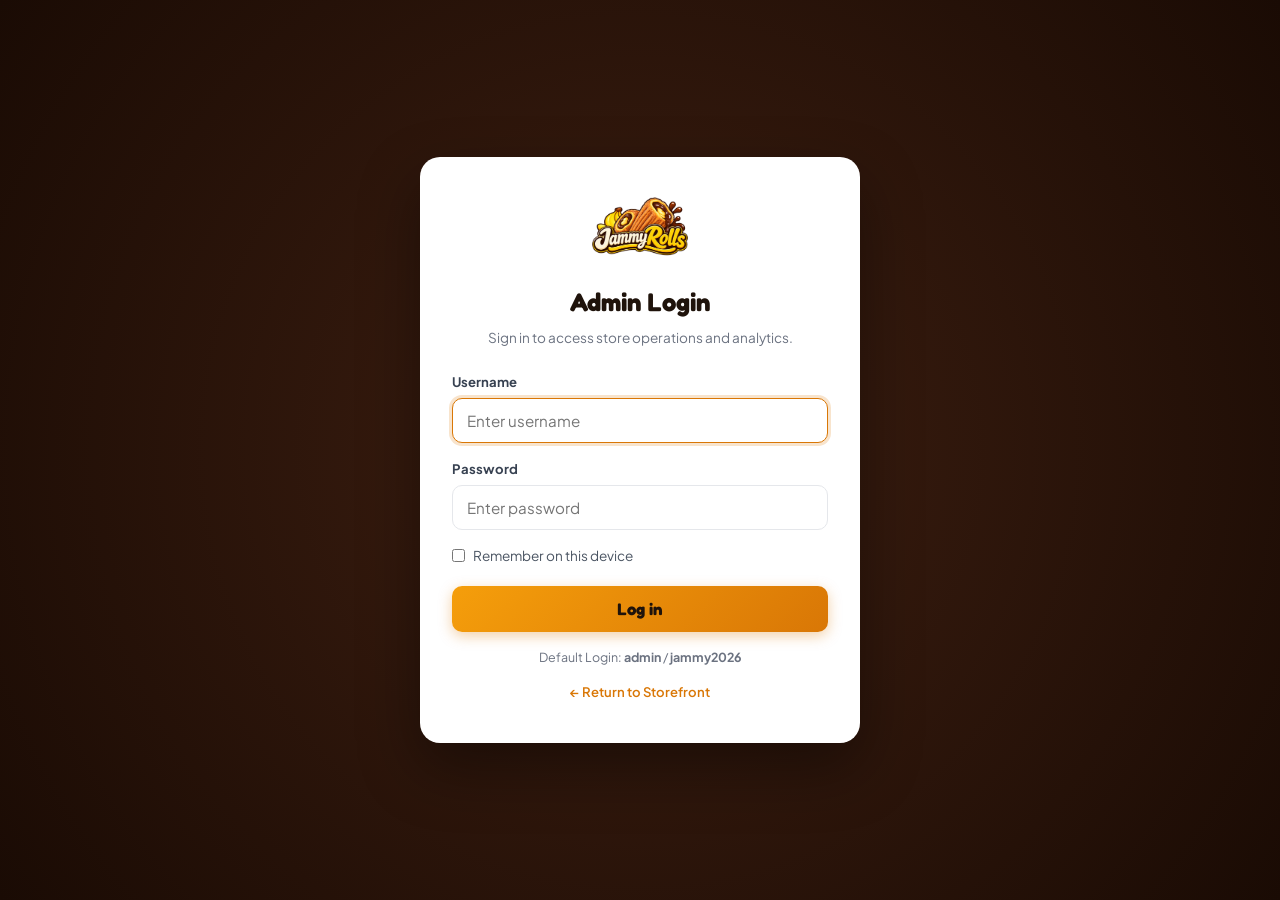
==== commit 68fb9964: "fix: restore direct navigation to admin page, add admin.html redirect, CSS specificity override and " ====
--- a/admin/index.html
+++ b/admin/index.html
@@ -22,10 +22,10 @@
     })();
   </script>
   <style>
-    html[data-admin-auth="no"] #admin-login-screen { display: flex; }
-    html[data-admin-auth="no"] #admin-dashboard-app { display: none; }
-    html[data-admin-auth="yes"] #admin-login-screen { display: none; }
-    html[data-admin-auth="yes"] #admin-dashboard-app { display: flex; }
+    html[data-admin-auth="no"] #admin-login-screen { display: flex !important; }
+    html[data-admin-auth="no"] #admin-dashboard-app { display: none !important; }
+    html[data-admin-auth="yes"] #admin-login-screen { display: none !important; }
+    html[data-admin-auth="yes"] #admin-dashboard-app { display: flex !important; }
   </style>
 </head>
 <body>
@@ -63,6 +63,16 @@
         <button type="submit" class="btn-login-submit">
           Log in
         </button>
+
+        <div style="margin-top: 16px; font-size: 0.78rem; color: #6B7280; text-align: center;">
+          Default Login: <strong>admin</strong> / <strong>jammy2026</strong>
+        </div>
+
+        <div style="margin-top: 12px; text-align: center;">
+          <a href="../index.html" style="font-size: 0.82rem; color: #D97706; text-decoration: none; font-weight: 600;">
+            ← Return to Storefront
+          </a>
+        </div>
       </form>
     </div>
   </div>
@@ -75,10 +85,11 @@
     <aside class="admin-sidebar">
       <div class="sidebar-header">
         <img src="../assets/images/jammyrolls-logo.png" alt="JammyRolls Logo" class="sidebar-logo">
-        <div>
+        <div style="flex: 1;">
           <div class="sidebar-brand-name">JammyRolls</div>
           <div class="sidebar-brand-sub">Operations Hub</div>
         </div>
+        <button class="sidebar-close-btn" id="btn-close-admin-sidebar" aria-label="Close Sidebar">✕</button>
       </div>
 
       <nav class="sidebar-nav">
@@ -107,7 +118,6 @@
         <button class="nav-item-btn" data-section="gallery">
           <span>📸</span>
           <span>Photos</span>
-          <span class="nav-badge-pill" id="sidebar-photos-badge" style="display: none;">0</span>
         </button>
 
         <button class="nav-item-btn" data-section="founders">
@@ -127,15 +137,24 @@
       </div>
     </aside>
 
+    <!-- Mobile Sidebar Backdrop Overlay -->
+    <div class="admin-sidebar-backdrop" id="admin-sidebar-backdrop"></div>
+
     <!-- Main Content Area -->
     <main class="admin-main">
       <!-- Topbar -->
       <header class="admin-topbar">
-        <div class="topbar-title-wrap">
-          <h1>Store Operations Hub</h1>
-          <p class="topbar-subtitle">
-            Logged in as <strong id="topbar-user-name" style="color: #D97706;">Store Admin</strong> • Today's store overview
-          </p>
+        <div class="topbar-left-wrap">
+          <!-- Mobile Sidebar Toggle -->
+          <button class="admin-sidebar-toggle" id="btn-admin-sidebar-toggle" aria-label="Toggle Sidebar Menu">
+            <span>☰</span>
+          </button>
+          <div class="topbar-title-wrap">
+            <h1 id="topbar-main-title">Store Operations Hub</h1>
+            <p class="topbar-subtitle">
+              Logged in as <strong id="topbar-user-name" style="color: #D97706;">Store Admin</strong> • <span id="topbar-section-desc">Today's store overview</span>
+            </p>
+          </div>
         </div>
 
         <div class="topbar-actions">
@@ -232,19 +251,25 @@
       <!-- SECTION 2: LIVE KITCHEN ORDERS -->
       <section class="admin-section" id="section-orders" style="display: none;">
         <div class="panel-card">
-          <div class="panel-header">
+          <div class="panel-header" style="display: flex; justify-content: space-between; align-items: center; flex-wrap: wrap; gap: 14px;">
             <div>
               <h2 style="font-family: 'Fredoka', cursive; font-size: 1.4rem;">Live Orders</h2>
               <p style="font-size: 0.85rem; color: var(--admin-text-muted);">Orders placed by customers appear here</p>
             </div>
 
-            <div class="filter-pills-row">
-              <button class="filter-pill order-filter-pill active" data-status="all">All Orders</button>
-              <button class="filter-pill order-filter-pill" data-status="Pending">Pending (New)</button>
-              <button class="filter-pill order-filter-pill" data-status="Preparing">Preparing / Frying</button>
-              <button class="filter-pill order-filter-pill" data-status="Ready">Ready / Out for Delivery</button>
-              <button class="filter-pill order-filter-pill" data-status="Completed">Completed</button>
-              <button class="filter-pill order-filter-pill" data-status="Cancelled">Cancelled</button>
+            <div style="display: flex; align-items: center; gap: 10px; flex-wrap: wrap;">
+              <div class="filter-pills-row">
+                <button class="filter-pill order-filter-pill active" data-status="all">All Orders</button>
+                <button class="filter-pill order-filter-pill" data-status="Pending">Pending (New)</button>
+                <button class="filter-pill order-filter-pill" data-status="Preparing">Preparing / Frying</button>
+                <button class="filter-pill order-filter-pill" data-status="Ready">Ready / Out for Delivery</button>
+                <button class="filter-pill order-filter-pill" data-status="Completed">Completed</button>
+                <button class="filter-pill order-filter-pill" data-status="Cancelled">Cancelled</button>
+              </div>
+
+              <button type="button" class="btn-read-all" id="btn-read-all-orders" title="Mark all orders as read" style="background: #FEF3C7; border: 1px solid #F59E0B; color: #92400E; padding: 6px 14px; border-radius: 9999px; font-size: 0.8rem; font-weight: 700; cursor: pointer; display: inline-flex; align-items: center; gap: 6px; transition: all 0.2s ease;">
+                <span>✓</span> <span>Read All</span>
+              </button>
             </div>
           </div>
 
@@ -269,82 +294,135 @@
         </div>
       </section>
 
-      <!-- SECTION 3: DAILY STOCK & PRICE (SINGLE PRODUCT AT 15 PESOS) -->
+      <!-- SECTION 3: DAILY STOCK & PRICE (TWO PRODUCT SIZES: SMALL & LARGE) -->
       <section class="admin-section" id="section-inventory" style="display: none;">
         <div class="panel-card" style="padding: 28px;">
           <div style="margin-bottom: 24px;">
             <h2 style="font-family: 'Fredoka', cursive; font-size: 1.5rem;">JammyRolls Stock & Price Management</h2>
             <p style="font-size: 0.88rem; color: var(--admin-text-muted);">
-              Manage the total available fresh pieces of JammyRolls (Banana Churros Roll) and product pricing.
+              Manage individual daily stock counts and pricing for both Small (₱10) and Large (₱15) sizes.
             </p>
           </div>
 
-          <!-- Product Details & Status Card -->
-          <div style="background: linear-gradient(135deg, #FFFDF8 0%, #FEF3C7 100%); border: 2px solid #FDE68A; border-radius: 16px; padding: 28px; margin-bottom: 30px; display: grid; grid-template-columns: 1fr 1.3fr; gap: 30px; align-items: center;">
-            <div>
-              <span class="badge badge-choco" style="margin-bottom: 8px;">Single Flagship Product</span>
-              <h3 style="font-family: 'Fredoka', cursive; font-size: 1.8rem; color: #1F130B; margin-bottom: 6px;">
-                JammyRolls (Banana Churros Roll)
+          <!-- Dual Products Inventory Grid -->
+          <div class="inventory-dual-grid" style="display: grid; grid-template-columns: repeat(auto-fit, minmax(280px, 1fr)); gap: 20px;">
+            
+            <!-- 1. Small Size Card -->
+            <div style="background: linear-gradient(135deg, #FFFDF8 0%, #FEF3C7 100%); border: 2px solid #FDE68A; border-radius: 16px; padding: 24px;">
+              <div style="display: flex; justify-content: space-between; align-items: center; margin-bottom: 8px;">
+                <span class="badge badge-choco">Snack Size</span>
+                <div style="display: flex; align-items: center; gap: 6px;">
+                  <input type="checkbox" id="stock-avail-small" style="width: 18px; height: 18px; accent-color: #10B981; cursor: pointer;">
+                  <label for="stock-avail-small" style="font-size: 0.82rem; font-weight: 700; cursor: pointer;">Available</label>
+                </div>
+              </div>
+
+              <h3 style="font-family: 'Fredoka', cursive; font-size: 1.5rem; color: #1F130B; margin-bottom: 4px;">
+                JammyRolls (Small)
               </h3>
-              <p style="font-size: 0.88rem; color: var(--admin-text-muted); margin-bottom: 14px;">
-                Crispy Golden Cinnamon Churro Crust • Sweet Ripe Saba Banana • Molten Chocolate Lava
+              <p style="font-size: 0.82rem; color: var(--admin-text-muted); margin-bottom: 14px;">
+                Snack-sized banana churros roll with Belgian chocolate.
               </p>
 
-              <!-- Price Control -->
-              <div style="background: #FFF; border: 1px solid var(--admin-border); border-radius: 10px; padding: 12px 16px; margin-bottom: 14px; display: flex; align-items: center; justify-content: space-between;">
+              <!-- Small Price Edit -->
+              <div class="inventory-price-edit-row" style="background: #FFF; border: 1px solid var(--admin-border); border-radius: 10px; padding: 10px 14px; margin-bottom: 14px; display: flex; align-items: center; justify-content: space-between;">
                 <div>
-                  <span style="font-size: 0.78rem; font-weight: 700; text-transform: uppercase; color: var(--admin-text-muted);">Current Product Price:</span>
-                  <div style="font-family: 'Fredoka', cursive; font-size: 1.5rem; color: #D97706; font-weight: 700;" id="display-product-price">
-                    ₱15 / roll
-                  </div>
-                </div>
-                <div style="display: flex; align-items: center; gap: 8px;">
-                  <span style="font-size: 0.85rem; font-weight: 600;">Edit (₱):</span>
-                  <input type="number" id="input-edit-price" value="15" min="1" style="width: 70px; padding: 6px 8px; border: 1px solid var(--admin-border); border-radius: 6px; font-weight: 700;">
-                  <button class="btn-status-act" id="btn-save-price" style="background: #D97706; color: #FFF;">Save</button>
-                </div>
-              </div>
-
-              <!-- Store Status Availability Toggle -->
-              <div style="display: flex; align-items: center; gap: 10px;">
-                <input type="checkbox" id="stock-availability-toggle" style="width: 20px; height: 20px; accent-color: #10B981; cursor: pointer;">
-                <label for="stock-availability-toggle" id="stock-availability-label" style="font-weight: 700; font-size: 0.95rem; color: #1F130B; cursor: pointer;">
-                  Store Status: Open & Frying Fresh Batches
-                </label>
-              </div>
-            </div>
-
-            <!-- Stock Count & Adjustments -->
-            <div style="background: #FFF; border-radius: 14px; padding: 22px; border: 1px solid #E5E7EB; box-shadow: var(--shadow-card);">
-              <div style="font-size: 0.82rem; font-weight: 700; text-transform: uppercase; color: var(--admin-text-muted); margin-bottom: 4px;">
-                Current Batch Available Today
-              </div>
-              <div style="display: flex; align-items: baseline; gap: 10px; margin-bottom: 16px;">
-                <span style="font-family: 'Fredoka', cursive; font-size: 3rem; font-weight: 700; line-height: 1;" id="stock-current-display">150</span>
-                <span style="font-size: 1rem; color: var(--admin-text-muted); font-weight: 600;">rolls remaining</span>
-              </div>
-
-              <!-- Quick Increment / Decrement Buttons -->
-              <div style="font-size: 0.82rem; font-weight: 700; color: #4B5563; margin-bottom: 8px;">Quick Adjust Batch:</div>
-              <div style="display: flex; gap: 6px; flex-wrap: wrap; margin-bottom: 16px;">
-                <button class="btn-stock-adjust btn-batch-adjust" data-change="-20" style="width: auto; padding: 6px 12px;">-20</button>
-                <button class="btn-stock-adjust btn-batch-adjust" data-change="-10" style="width: auto; padding: 6px 12px;">-10</button>
-                <button class="btn-stock-adjust btn-batch-adjust" data-change="-5" style="width: auto; padding: 6px 12px;">-5</button>
-                <button class="btn-stock-adjust btn-batch-adjust" data-change="5" style="width: auto; padding: 6px 12px;">+5</button>
-                <button class="btn-stock-adjust btn-batch-adjust" data-change="10" style="width: auto; padding: 6px 12px;">+10</button>
-                <button class="btn-stock-adjust btn-batch-adjust" data-change="20" style="width: auto; padding: 6px 12px;">+20</button>
-                <button class="btn-stock-adjust btn-batch-adjust" data-change="50" style="width: auto; padding: 6px 12px;">+50 Fresh Batch</button>
-              </div>
-
-              <!-- Manual Stock Set Input -->
-              <div style="display: flex; align-items: center; gap: 10px;">
-                <span style="font-size: 0.85rem; font-weight: 600;">Set Exact Count:</span>
-                <input type="number" id="stock-manual-input" style="width: 100px; padding: 8px 12px; border: 1px solid var(--admin-border); border-radius: 8px; font-weight: 700; font-size: 1rem;" min="0">
-                <button class="btn-status-act" id="btn-save-manual-stock" style="background: #1F130B; color: #FFF; padding: 8px 16px;">
-                  Update Stock
-                </button>
-              </div>
-            </div>
+                  <div style="font-size: 0.72rem; font-weight: 700; text-transform: uppercase; color: var(--admin-text-muted);">Price:</div>
+                  <div style="font-family: 'Fredoka', cursive; font-size: 1.4rem; color: #D97706; font-weight: 700;" id="display-price-small-admin">₱10 / pc</div>
+                </div>
+                <div style="display: flex; align-items: center; gap: 6px;">
+                  <span style="font-size: 0.82rem; font-weight: 600;">Edit:</span>
+                  <input type="number" id="input-price-small" value="10" min="1" style="width: 65px; padding: 4px 6px; border: 1px solid var(--admin-border); border-radius: 6px; font-weight: 700;">
+                  <button class="btn-status-act btn-save-price-size" data-size="small" style="background: #D97706; color: #FFF; padding: 6px 10px;">Save</button>
+                </div>
+              </div>
+
+              <!-- Small Stock Count -->
+              <div style="background: #FFF; border-radius: 12px; padding: 16px; border: 1px solid #E5E7EB;">
+                <div style="font-size: 0.75rem; font-weight: 700; text-transform: uppercase; color: var(--admin-text-muted); margin-bottom: 2px;">
+                  Available Stock
+                </div>
+                <div style="display: flex; align-items: baseline; gap: 8px; margin-bottom: 12px;">
+                  <span style="font-family: 'Fredoka', cursive; font-size: 2.5rem; font-weight: 700; line-height: 1;" id="stock-display-small">100</span>
+                  <span style="font-size: 0.88rem; color: var(--admin-text-muted); font-weight: 600;">rolls</span>
+                </div>
+
+                <!-- Quick Adjust Small -->
+                <div class="inventory-quick-adjust-row" style="display: flex; gap: 4px; flex-wrap: wrap; margin-bottom: 12px;">
+                  <button class="btn-stock-adjust btn-batch-adjust-size" data-size="small" data-change="-10" style="padding: 4px 8px; font-size: 0.78rem;">-10</button>
+                  <button class="btn-stock-adjust btn-batch-adjust-size" data-size="small" data-change="-5" style="padding: 4px 8px; font-size: 0.78rem;">-5</button>
+                  <button class="btn-stock-adjust btn-batch-adjust-size" data-size="small" data-change="5" style="padding: 4px 8px; font-size: 0.78rem;">+5</button>
+                  <button class="btn-stock-adjust btn-batch-adjust-size" data-size="small" data-change="10" style="padding: 4px 8px; font-size: 0.78rem;">+10</button>
+                  <button class="btn-stock-adjust btn-batch-adjust-size" data-size="small" data-change="30" style="padding: 4px 8px; font-size: 0.78rem;">+30</button>
+                </div>
+
+                <div class="inventory-set-stock-row" style="display: flex; align-items: center; gap: 8px;">
+                  <input type="number" id="stock-input-small" style="width: 80px; padding: 6px 10px; border: 1px solid var(--admin-border); border-radius: 6px; font-weight: 700;" min="0">
+                  <button class="btn-status-act btn-save-stock-size" data-size="small" style="background: #1F130B; color: #FFF; padding: 6px 12px;">
+                    Set Stock
+                  </button>
+                </div>
+              </div>
+            </div>
+
+            <!-- 2. Large Size Card -->
+            <div style="background: linear-gradient(135deg, #FFFDF8 0%, #FEF3C7 100%); border: 2px solid #F59E0B; border-radius: 16px; padding: 24px;">
+              <div style="display: flex; justify-content: space-between; align-items: center; margin-bottom: 8px;">
+                <span class="badge badge-yellow">Bestseller Size</span>
+                <div style="display: flex; align-items: center; gap: 6px;">
+                  <input type="checkbox" id="stock-avail-large" style="width: 18px; height: 18px; accent-color: #10B981; cursor: pointer;">
+                  <label for="stock-avail-large" style="font-size: 0.82rem; font-weight: 700; cursor: pointer;">Available</label>
+                </div>
+              </div>
+
+              <h3 style="font-family: 'Fredoka', cursive; font-size: 1.5rem; color: #1F130B; margin-bottom: 4px;">
+                JammyRolls (Large)
+              </h3>
+              <p style="font-size: 0.82rem; color: var(--admin-text-muted); margin-bottom: 14px;">
+                Signature full-sized banana churros roll with molten lava core.
+              </p>
+
+              <!-- Large Price Edit -->
+              <div class="inventory-price-edit-row" style="background: #FFF; border: 1px solid var(--admin-border); border-radius: 10px; padding: 10px 14px; margin-bottom: 14px; display: flex; align-items: center; justify-content: space-between;">
+                <div>
+                  <div style="font-size: 0.72rem; font-weight: 700; text-transform: uppercase; color: var(--admin-text-muted);">Price:</div>
+                  <div style="font-family: 'Fredoka', cursive; font-size: 1.4rem; color: #D97706; font-weight: 700;" id="display-price-large-admin">₱15 / pc</div>
+                </div>
+                <div style="display: flex; align-items: center; gap: 6px;">
+                  <span style="font-size: 0.82rem; font-weight: 600;">Edit:</span>
+                  <input type="number" id="input-price-large" value="15" min="1" style="width: 65px; padding: 4px 6px; border: 1px solid var(--admin-border); border-radius: 6px; font-weight: 700;">
+                  <button class="btn-status-act btn-save-price-size" data-size="large" style="background: #D97706; color: #FFF; padding: 6px 10px;">Save</button>
+                </div>
+              </div>
+
+              <!-- Large Stock Count -->
+              <div style="background: #FFF; border-radius: 12px; padding: 16px; border: 1px solid #E5E7EB;">
+                <div style="font-size: 0.75rem; font-weight: 700; text-transform: uppercase; color: var(--admin-text-muted); margin-bottom: 2px;">
+                  Available Stock
+                </div>
+                <div style="display: flex; align-items: baseline; gap: 8px; margin-bottom: 12px;">
+                  <span style="font-family: 'Fredoka', cursive; font-size: 2.5rem; font-weight: 700; line-height: 1;" id="stock-display-large">150</span>
+                  <span style="font-size: 0.88rem; color: var(--admin-text-muted); font-weight: 600;">rolls</span>
+                </div>
+
+                <!-- Quick Adjust Large -->
+                <div class="inventory-quick-adjust-row" style="display: flex; gap: 4px; flex-wrap: wrap; margin-bottom: 12px;">
+                  <button class="btn-stock-adjust btn-batch-adjust-size" data-size="large" data-change="-10" style="padding: 4px 8px; font-size: 0.78rem;">-10</button>
+                  <button class="btn-stock-adjust btn-batch-adjust-size" data-size="large" data-change="-5" style="padding: 4px 8px; font-size: 0.78rem;">-5</button>
+                  <button class="btn-stock-adjust btn-batch-adjust-size" data-size="large" data-change="5" style="padding: 4px 8px; font-size: 0.78rem;">+5</button>
+                  <button class="btn-stock-adjust btn-batch-adjust-size" data-size="large" data-change="10" style="padding: 4px 8px; font-size: 0.78rem;">+10</button>
+                  <button class="btn-stock-adjust btn-batch-adjust-size" data-size="large" data-change="50" style="padding: 4px 8px; font-size: 0.78rem;">+50</button>
+                </div>
+
+                <div class="inventory-set-stock-row" style="display: flex; align-items: center; gap: 8px;">
+                  <input type="number" id="stock-input-large" style="width: 80px; padding: 6px 10px; border: 1px solid var(--admin-border); border-radius: 6px; font-weight: 700;" min="0">
+                  <button class="btn-status-act btn-save-stock-size" data-size="large" style="background: #1F130B; color: #FFF; padding: 6px 12px;">
+                    Set Stock
+                  </button>
+                </div>
+              </div>
+            </div>
+
           </div>
         </div>
       </section>
@@ -359,49 +437,11 @@
             </div>
           </div>
           <div class="admin-founders-grid" id="admin-founders-list">
-            <!-- Jamaica A. Reyes, Lara S. Nieles, Glaisa M. Cabactulan, Prince Ligero -->
+            <!-- Jamaica A. Reyes, Lara S. Nieles, Glaisa M. Cabactulan, Prince Ligero, Filjohn Bert M. Bagay -->
           </div>
         </div>
       </section>
-    
-    
-
-  <!-- Mobile Bottom Navigation Bar (shown on mobile only) -->
-  <nav class="admin-bottom-nav" id="admin-bottom-nav" >
-    <div class="admin-bottom-nav-inner">
-      <button class="admin-bnav-btn active" data-section="analytics">
-        <span class="bnav-icon">📊</span>
-        <span>Analytics</span>
-      </button>
-      <button class="admin-bnav-btn" data-section="orders">
-        <span class="bnav-icon">🍳</span>
-        <span>Orders</span>
-        <span class="admin-bnav-badge" id="bnav-pending-badge" >0</span>
-      </button>
-      <button class="admin-bnav-btn" data-section="inventory">
-        <span class="bnav-icon">📦</span>
-        <span>Stock</span>
-      </button>
-      <button class="admin-bnav-btn" data-section="reviews">
-        <span class="bnav-icon">💬</span>
-        <span>Reviews</span>
-        <span class="admin-bnav-badge" id="bnav-reviews-badge" style="display: none;">0</span>
-      </button>
-      <button class="admin-bnav-btn" data-section="gallery">
-        <span class="bnav-icon">📸</span>
-        <span>Photos</span>
-        <span class="admin-bnav-badge" id="bnav-photos-badge" style="display: none;">0</span>
-      </button>
-      <button class="admin-bnav-btn" data-section="founders">
-        <span class="bnav-icon">👥</span>
-        <span>Team</span>
-      </button>
-      <button class="admin-bnav-btn btn-trigger-logout" data-section="logout">
-        <span class="bnav-icon">🚪</span>
-        <span>Sign Out</span>
-      </button>
-    </div>
-  </nav>
+
       <!-- SECTION 5: CUSTOMER REVIEWS & FEEDBACK -->
       <section class="admin-section" id="section-reviews" style="display: none;">
         <div class="admin-section-header">
@@ -444,13 +484,18 @@
         <div class="admin-card">
           <div class="admin-card-header" style="display: flex; justify-content: space-between; align-items: center; flex-wrap: wrap; gap: 12px;">
             <h3 style="font-family: 'Fredoka', cursive; font-size: 1.15rem;">Customer Feedback Log</h3>
-            <div class="filter-pills-row order-filter-pills" id="review-filter-pills">
-              <button class="filter-pill order-filter-pill active" data-rating="all">All</button>
-              <button class="filter-pill order-filter-pill" data-rating="5">5 <span class="star-icon">★</span></button>
-              <button class="filter-pill order-filter-pill" data-rating="4">4 <span class="star-icon">★</span></button>
-              <button class="filter-pill order-filter-pill" data-rating="3">3 <span class="star-icon">★</span></button>
-              <button class="filter-pill order-filter-pill" data-rating="2">2 <span class="star-icon">★</span></button>
-              <button class="filter-pill order-filter-pill" data-rating="1">1 <span class="star-icon">★</span></button>
+            <div style="display: flex; align-items: center; gap: 10px; flex-wrap: wrap;">
+              <div class="filter-pills-row order-filter-pills" id="review-filter-pills">
+                <button class="filter-pill order-filter-pill active" data-rating="all">All</button>
+                <button class="filter-pill order-filter-pill" data-rating="5">5 <span class="star-icon">★</span></button>
+                <button class="filter-pill order-filter-pill" data-rating="4">4 <span class="star-icon">★</span></button>
+                <button class="filter-pill order-filter-pill" data-rating="3">3 <span class="star-icon">★</span></button>
+                <button class="filter-pill order-filter-pill" data-rating="2">2 <span class="star-icon">★</span></button>
+                <button class="filter-pill order-filter-pill" data-rating="1">1 <span class="star-icon">★</span></button>
+              </div>
+              <button type="button" class="btn-read-all" id="btn-read-all-reviews" title="Mark all reviews as read" style="background: #FEF3C7; border: 1px solid #F59E0B; color: #92400E; padding: 6px 14px; border-radius: 9999px; font-size: 0.8rem; font-weight: 700; cursor: pointer; display: inline-flex; align-items: center; gap: 6px; transition: all 0.2s ease;">
+                <span>✓</span> <span>Read All</span>
+              </button>
             </div>
           </div>
 
@@ -615,6 +660,42 @@
       </section>
 
     </main>
+
+    <!-- Mobile Bottom Navigation Bar (Fixed bottom navigation for mobile) -->
+    <nav class="admin-bottom-nav" id="admin-bottom-nav">
+      <div class="admin-bottom-nav-inner">
+        <button class="admin-bnav-btn active" data-section="analytics">
+          <span class="bnav-icon">📊</span>
+          <span>Analytics</span>
+        </button>
+        <button class="admin-bnav-btn" data-section="orders">
+          <span class="bnav-icon">🍳</span>
+          <span>Orders</span>
+          <span class="admin-bnav-badge" id="bnav-pending-badge" style="display: none;">0</span>
+        </button>
+        <button class="admin-bnav-btn" data-section="inventory">
+          <span class="bnav-icon">📦</span>
+          <span>Stock</span>
+        </button>
+        <button class="admin-bnav-btn" data-section="reviews">
+          <span class="bnav-icon">💬</span>
+          <span>Reviews</span>
+          <span class="admin-bnav-badge" id="bnav-reviews-badge" style="display: none;">0</span>
+        </button>
+        <button class="admin-bnav-btn" data-section="gallery">
+          <span class="bnav-icon">📸</span>
+          <span>Photos</span>
+        </button>
+        <button class="admin-bnav-btn" data-section="founders">
+          <span class="bnav-icon">👥</span>
+          <span>Team</span>
+        </button>
+        <button class="admin-bnav-btn btn-trigger-logout" data-section="logout">
+          <span class="bnav-icon">🚪</span>
+          <span>Sign Out</span>
+        </button>
+      </div>
+    </nav>
   </div>
 
   <!-- ==========================================================================
--- a/assets/css/admin.css
+++ b/assets/css/admin.css
@@ -170,6 +170,74 @@
   margin-bottom: 30px;
 }
 
+.topbar-left-wrap {
+  display: flex;
+  align-items: center;
+  gap: 12px;
+}
+
+.admin-sidebar-toggle {
+  display: none;
+  background: #FFF;
+  border: 1px solid var(--admin-border);
+  color: #1F130B;
+  font-size: 1.35rem;
+  padding: 6px 12px;
+  border-radius: 8px;
+  cursor: pointer;
+  line-height: 1;
+  transition: all 0.2s ease;
+  flex-shrink: 0;
+}
+
+.admin-sidebar-toggle:hover {
+  background: #FEF3C7;
+  border-color: #F59E0B;
+  color: #D97706;
+}
+
+.admin-sidebar-backdrop {
+  display: none;
+  position: fixed;
+  top: 0;
+  left: 0;
+  right: 0;
+  bottom: 0;
+  background: rgba(0, 0, 0, 0.65);
+  backdrop-filter: blur(2px);
+  z-index: 1400;
+  opacity: 0;
+  transition: opacity 0.3s ease;
+  pointer-events: none;
+}
+
+.admin-sidebar-backdrop.active {
+  display: block;
+  opacity: 1;
+  pointer-events: auto;
+}
+
+.sidebar-close-btn {
+  display: none;
+  background: rgba(255, 255, 255, 0.12);
+  border: 1px solid rgba(255, 255, 255, 0.15);
+  color: #FFF;
+  font-size: 1.1rem;
+  width: 32px;
+  height: 32px;
+  border-radius: 50%;
+  align-items: center;
+  justify-content: center;
+  cursor: pointer;
+  transition: all 0.2s ease;
+  flex-shrink: 0;
+}
+
+.sidebar-close-btn:hover {
+  background: rgba(239, 68, 68, 0.5);
+  border-color: #EF4444;
+}
+
 .topbar-title-wrap h1 {
   font-family: 'Fredoka', cursive;
   font-size: 1.9rem;
@@ -603,7 +671,7 @@
    ========================================================================== */
 .admin-founders-grid {
   display: grid;
-  grid-template-columns: repeat(4, 1fr);
+  grid-template-columns: repeat(auto-fit, minmax(180px, 1fr));
   gap: 20px;
   padding: 24px;
 }
@@ -897,6 +965,11 @@
    Responsive Breakpoints
    ========================================================================== */
 @media (max-width: 1024px) {
+  .admin-sidebar-toggle {
+    display: inline-flex;
+    align-items: center;
+    justify-content: center;
+  }
   .admin-sidebar {
     width: 80px;
   }
@@ -931,21 +1004,47 @@
 @media (max-width: 768px) {
   body {
     display: block;
-    padding-bottom: 64px;
+    padding-bottom: 74px;
+  }
+  .sidebar-close-btn {
+    display: flex !important;
   }
   .admin-sidebar {
-    display: none !important;
+    display: flex !important;
+    position: fixed !important;
+    top: 0 !important;
+    left: 0 !important;
+    bottom: 0 !important;
+    width: 280px !important;
+    max-width: 85vw !important;
+    transform: translateX(-100%);
+    transition: transform 0.3s cubic-bezier(0.16, 1, 0.3, 1) !important;
+    z-index: 1500 !important;
+    box-shadow: 6px 0 30px rgba(0, 0, 0, 0.6) !important;
+  }
+  .admin-sidebar.open {
+    transform: translateX(0) !important;
+  }
+  .sidebar-brand-name, .sidebar-brand-sub, .sidebar-footer {
+    display: block !important;
+  }
+  .nav-item-btn span:not(:first-child) {
+    display: inline !important;
+  }
+  .nav-item-btn {
+    justify-content: flex-start !important;
+    padding: 12px 16px !important;
   }
   .admin-bottom-nav {
     display: block !important;
   }
   .admin-main {
-    margin-left: 0;
-    padding: 16px;
+    margin-left: 0 !important;
+    padding: 16px 14px 84px !important;
   }
   .admin-topbar {
     flex-direction: column;
-    align-items: flex-start;
+    align-items: stretch;
     gap: 12px;
     margin-bottom: 20px;
   }
@@ -956,7 +1055,7 @@
     flex-wrap: nowrap;
   }
   .topbar-title-wrap h1 {
-    font-size: 1.4rem;
+    font-size: 1.35rem;
   }
   #admin-live-clock {
     font-size: 0.78rem;
@@ -1762,3 +1861,419 @@
     height: 140px;
   }
 }
+
+/* ==========================================================================
+   Comprehensive Mobile Responsiveness Overhaul (Admin Panel)
+   ========================================================================== */
+
+/* ── Prevent horizontal overflow & ensure clean touch scrolling ── */
+@media (max-width: 768px) {
+  html, body {
+    overflow-x: hidden;
+    width: 100%;
+  }
+
+  /* Bottom Navigation - Fixed Bottom Bar on Mobile */
+  .admin-bottom-nav {
+    display: block !important;
+    position: fixed !important;
+    bottom: 0 !important;
+    left: 0 !important;
+    right: 0 !important;
+    width: 100% !important;
+    height: 64px !important;
+    background: linear-gradient(180deg, #241208 0%, #170A04 100%) !important;
+    border-top: 1px solid rgba(255, 255, 255, 0.12) !important;
+    box-shadow: 0 -4px 20px rgba(0, 0, 0, 0.3) !important;
+    z-index: 1000 !important;
+    padding-bottom: env(safe-area-inset-bottom, 0px) !important;
+  }
+
+  .admin-bottom-nav-inner {
+    display: flex !important;
+    align-items: center !important;
+    justify-content: space-around !important;
+    height: 100% !important;
+    width: 100% !important;
+    max-width: 100% !important;
+  }
+
+  .admin-bnav-btn {
+    flex: 1 !important;
+    min-width: 0 !important;
+    padding: 6px 2px !important;
+    display: flex !important;
+    flex-direction: column !important;
+    align-items: center !important;
+    justify-content: center !important;
+    gap: 3px !important;
+    font-size: 0.68rem !important;
+    position: relative !important;
+    background: transparent !important;
+    border: none !important;
+    color: #9CA3AF !important;
+    -webkit-tap-highlight-color: transparent !important;
+  }
+
+  .admin-bnav-btn.active {
+    color: #FBBF24 !important;
+  }
+
+  .admin-bnav-btn .bnav-icon {
+    font-size: 1.25rem !important;
+    line-height: 1 !important;
+  }
+
+  /* Admin Main Container Mobile Spacing */
+  .admin-main {
+    margin-left: 0 !important;
+    padding: 14px 12px 80px !important; /* extra bottom padding for fixed nav */
+    max-width: 100% !important;
+    box-sizing: border-box !important;
+  }
+
+  /* Topbar Mobile Layout */
+  .admin-topbar {
+    flex-direction: column !important;
+    align-items: stretch !important;
+    gap: 12px !important;
+    margin-bottom: 16px !important;
+  }
+
+  .topbar-actions {
+    display: flex !important;
+    align-items: center !important;
+    gap: 8px !important;
+    width: 100% !important;
+    overflow-x: auto !important;
+    -webkit-overflow-scrolling: touch !important;
+    padding-bottom: 4px !important;
+    scrollbar-width: none !important;
+  }
+
+  .topbar-actions::-webkit-scrollbar {
+    display: none !important;
+  }
+
+  .topbar-actions .btn-topbar-act,
+  .topbar-actions button {
+    flex-shrink: 0 !important;
+    white-space: nowrap !important;
+    padding: 8px 12px !important;
+    font-size: 0.8rem !important;
+    min-height: 38px !important;
+  }
+
+  /* KPI Metrics Cards Grid */
+  .metrics-grid {
+    grid-template-columns: repeat(2, 1fr) !important;
+    gap: 10px !important;
+  }
+
+  .metric-card {
+    padding: 14px 12px !important;
+    min-width: 0 !important;
+    box-sizing: border-box !important;
+  }
+
+  .metric-val {
+    font-size: 1.4rem !important;
+    word-break: break-word !important;
+  }
+
+  .metric-label {
+    font-size: 0.75rem !important;
+  }
+
+  /* Panel Cards Padding */
+  .panel-card {
+    padding: 18px 14px !important;
+    border-radius: 14px !important;
+  }
+
+  /* Orders & Feedback Tables Card View */
+  .orders-table-wrapper {
+    overflow-x: visible !important;
+  }
+
+  .admin-table thead {
+    display: none !important;
+  }
+
+  .admin-table, 
+  .admin-table tbody, 
+  .admin-table tr, 
+  .admin-table td {
+    display: block !important;
+    width: 100% !important;
+    box-sizing: border-box !important;
+  }
+
+  .admin-table tbody tr {
+    border: 1px solid var(--admin-border) !important;
+    border-radius: 12px !important;
+    margin-bottom: 14px !important;
+    background: #FFF !important;
+    box-shadow: 0 2px 8px rgba(0,0,0,0.04) !important;
+    overflow: hidden !important;
+  }
+
+  .admin-table td {
+    display: flex !important;
+    align-items: flex-start !important;
+    justify-content: flex-start !important;
+    padding: 10px 14px !important;
+    border-bottom: 1px solid #F3F4F6 !important;
+    font-size: 0.85rem !important;
+    gap: 12px !important;
+    min-height: auto !important;
+  }
+
+  .admin-table td:last-child {
+    border-bottom: none !important;
+    background: #FAF8F5 !important;
+    padding: 12px 14px !important;
+  }
+
+  .admin-table td::before {
+    content: attr(data-label) !important;
+    font-size: 0.72rem !important;
+    font-weight: 800 !important;
+    text-transform: uppercase !important;
+    color: var(--admin-text-muted) !important;
+    letter-spacing: 0.5px !important;
+    min-width: 85px !important;
+    max-width: 100px !important;
+    flex-shrink: 0 !important;
+    padding-top: 2px !important;
+  }
+
+  .admin-table td:not([data-label])::before,
+  .admin-table td[data-label=""]::before {
+    display: none !important;
+  }
+
+  .order-action-btns {
+    display: flex !important;
+    flex-wrap: wrap !important;
+    gap: 8px !important;
+    width: 100% !important;
+  }
+
+  .order-action-btns .btn-status-act {
+    flex: 1 1 auto !important;
+    min-height: 40px !important;
+    font-size: 0.8rem !important;
+    display: inline-flex !important;
+    align-items: center !important;
+    justify-content: center !important;
+    padding: 8px 12px !important;
+    border-radius: 8px !important;
+  }
+
+  /* Dual Inventory Section (Small + Large) */
+  .inventory-dual-grid {
+    grid-template-columns: 1fr !important;
+    gap: 16px !important;
+  }
+
+  .inventory-price-edit-row {
+    flex-direction: column !important;
+    align-items: stretch !important;
+    gap: 10px !important;
+  }
+
+  .inventory-price-edit-row > div:last-child {
+    display: flex !important;
+    justify-content: space-between !important;
+    align-items: center !important;
+    width: 100% !important;
+  }
+
+  .inventory-quick-adjust-row {
+    display: flex !important;
+    gap: 6px !important;
+    flex-wrap: wrap !important;
+  }
+
+  .inventory-quick-adjust-row button {
+    flex: 1 1 calc(20% - 6px) !important;
+    min-width: 44px !important;
+    min-height: 38px !important;
+    padding: 6px 4px !important;
+    font-size: 0.78rem !important;
+    font-weight: 700 !important;
+    display: inline-flex !important;
+    align-items: center !important;
+    justify-content: center !important;
+  }
+
+  .inventory-set-stock-row {
+    width: 100% !important;
+    display: flex !important;
+    align-items: center !important;
+    gap: 8px !important;
+  }
+
+  .inventory-set-stock-row input {
+    flex: 1 !important;
+    min-width: 70px !important;
+    height: 40px !important;
+    font-size: 1rem !important;
+  }
+
+  .inventory-set-stock-row button {
+    flex: 1 !important;
+    min-height: 40px !important;
+    font-size: 0.85rem !important;
+  }
+
+  /* Admin Modals - Bottom Sheet on Mobile */
+  .admin-modal-backdrop {
+    align-items: flex-end !important;
+    padding: 0 !important;
+  }
+
+  .admin-modal {
+    max-width: 100% !important;
+    width: 100% !important;
+    border-radius: 20px 20px 0 0 !important;
+    max-height: 92vh !important;
+    margin: 0 !important;
+    box-sizing: border-box !important;
+  }
+
+  .admin-modal-body {
+    max-height: calc(92vh - 70px) !important;
+    overflow-y: auto !important;
+    padding: 16px !important;
+    -webkit-overflow-scrolling: touch !important;
+  }
+
+  .receipt-container {
+    max-width: 100% !important;
+    padding: 16px 12px !important;
+    border: none !important;
+    box-shadow: none !important;
+  }
+
+  .receipt-actions {
+    flex-direction: column !important;
+    gap: 8px !important;
+  }
+
+  .receipt-actions button,
+  .receipt-actions a {
+    width: 100% !important;
+    justify-content: center !important;
+  }
+}
+
+/* ── 480px and below (Smartphones) ── */
+@media (max-width: 480px) {
+  .admin-main {
+    padding: 10px 8px 74px !important;
+  }
+
+  .admin-bottom-nav {
+    height: 58px !important;
+  }
+
+  .admin-bnav-btn {
+    font-size: 0.6rem !important;
+    gap: 2px !important;
+  }
+
+  .admin-bnav-btn .bnav-icon {
+    font-size: 1.15rem !important;
+  }
+
+  .admin-bnav-badge {
+    top: 2px !important;
+    right: 4px !important;
+    font-size: 0.58rem !important;
+    padding: 1px 4px !important;
+    min-width: 14px !important;
+    height: 14px !important;
+  }
+
+  .admin-table td::before {
+    min-width: 75px !important;
+    max-width: 85px !important;
+    font-size: 0.7rem !important;
+  }
+
+  .admin-founders-grid {
+    grid-template-columns: 1fr !important;
+    gap: 10px !important;
+    padding: 10px !important;
+  }
+
+  .admin-founder-card {
+    padding: 14px !important;
+  }
+
+  .filter-pills-row,
+  .order-filter-pills {
+    padding-bottom: 6px !important;
+  }
+
+  .filter-pill,
+  .order-filter-pill {
+    padding: 6px 12px !important;
+    font-size: 0.78rem !important;
+  }
+}
+
+/* ── 360px and below (Small Phones: iPhone SE, Galaxy Fold) ── */
+@media (max-width: 360px) {
+  .metrics-grid {
+    grid-template-columns: 1fr !important;
+    gap: 8px !important;
+  }
+
+  .admin-bnav-btn span:not(.bnav-icon):not(.admin-bnav-badge) {
+    display: none !important; /* Icon-only on very tight screens */
+  }
+
+  .admin-bnav-btn .bnav-icon {
+    font-size: 1.35rem !important;
+  }
+
+  .inventory-quick-adjust-row button {
+    flex: 1 1 calc(33.333% - 6px) !important;
+  }
+}
+
+/* ── Unread Notification Row & Read All Button ── */
+.btn-read-all {
+  transition: all 0.2s ease;
+  user-select: none;
+}
+.btn-read-all:hover {
+  background: #FDE68A !important;
+  transform: translateY(-1px);
+  box-shadow: 0 2px 8px rgba(245, 158, 11, 0.2);
+}
+.btn-read-all:active {
+  transform: translateY(0);
+}
+.unread-item-row {
+  background-color: #FFFBEB !important;
+  cursor: pointer;
+  position: relative;
+}
+.unread-item-row:hover {
+  background-color: #FEF3C7 !important;
+}
+.unread-notification-dot {
+  display: inline-block;
+  width: 9px;
+  height: 9px;
+  border-radius: 50%;
+  background: #EF4444;
+  margin-right: 6px;
+  box-shadow: 0 0 0 2px rgba(239, 68, 68, 0.3);
+  animation: pulse-dot 1.8s infinite;
+  flex-shrink: 0;
+}
